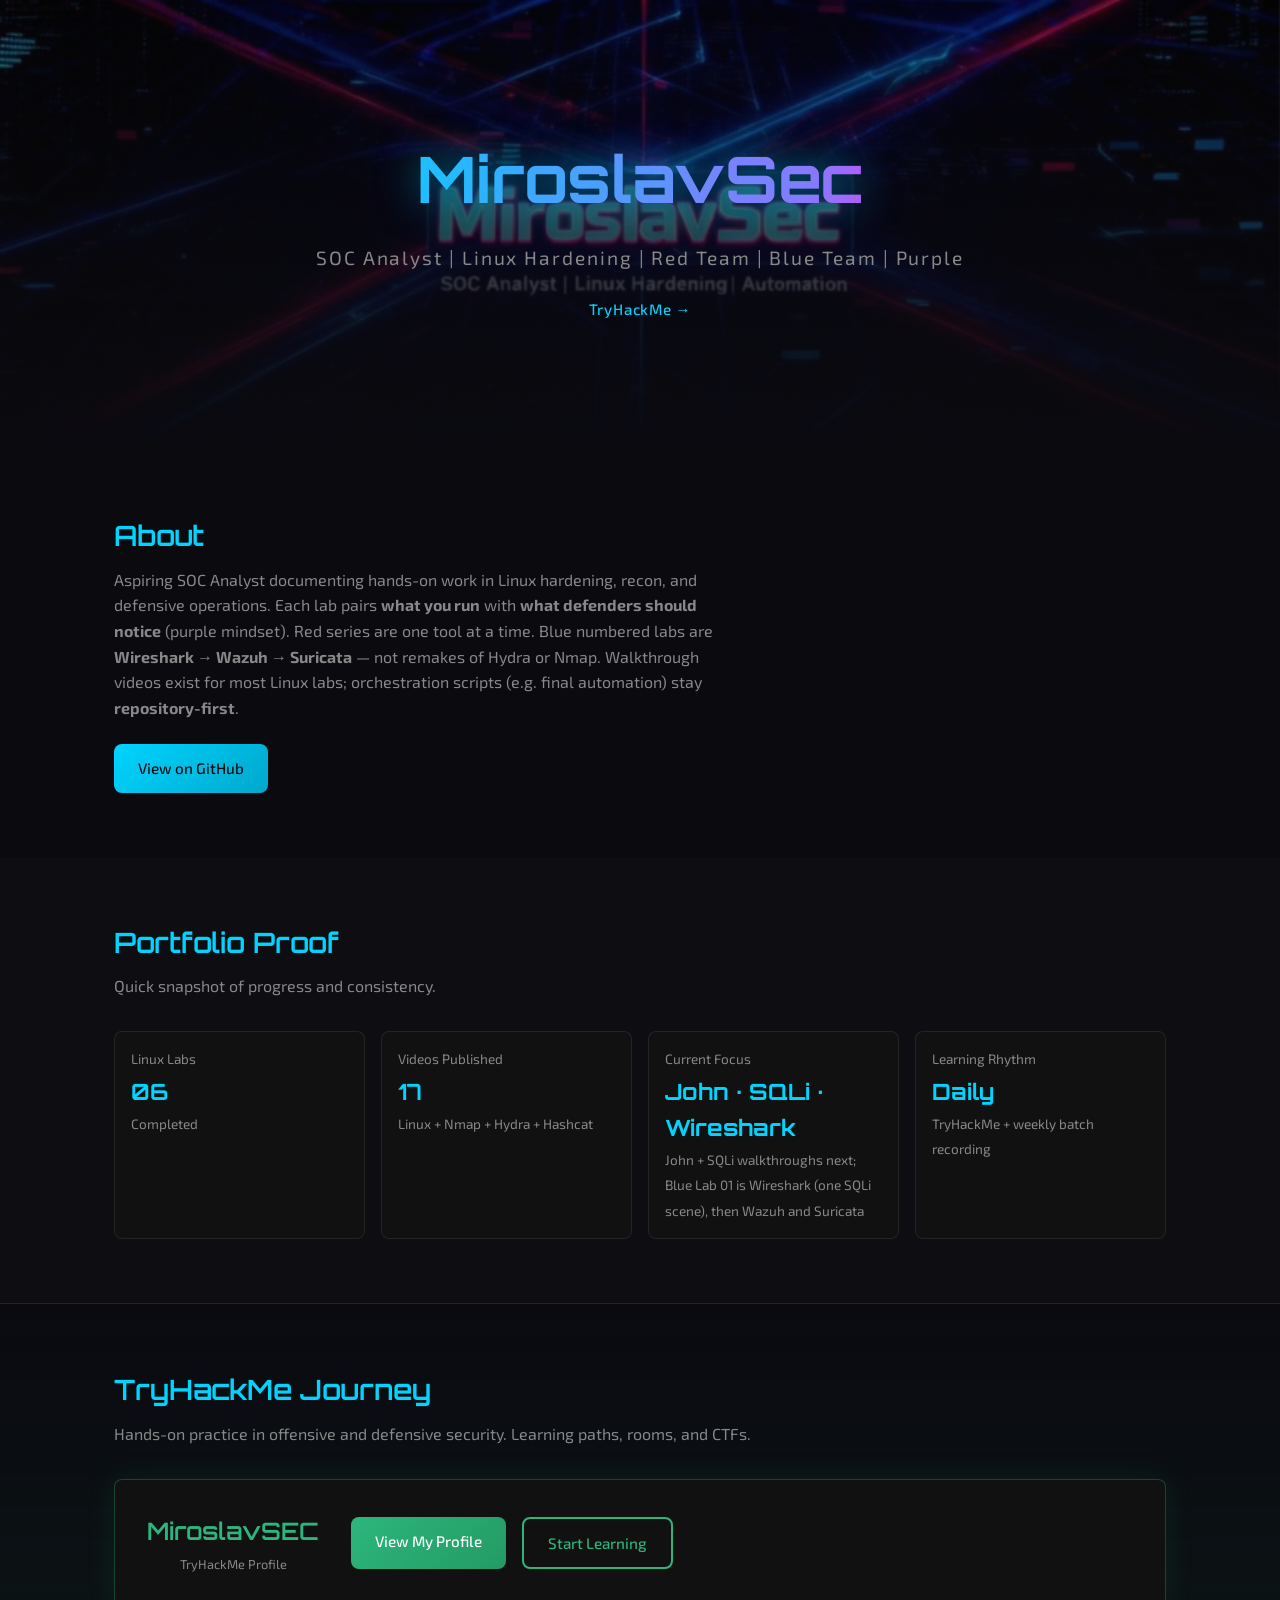
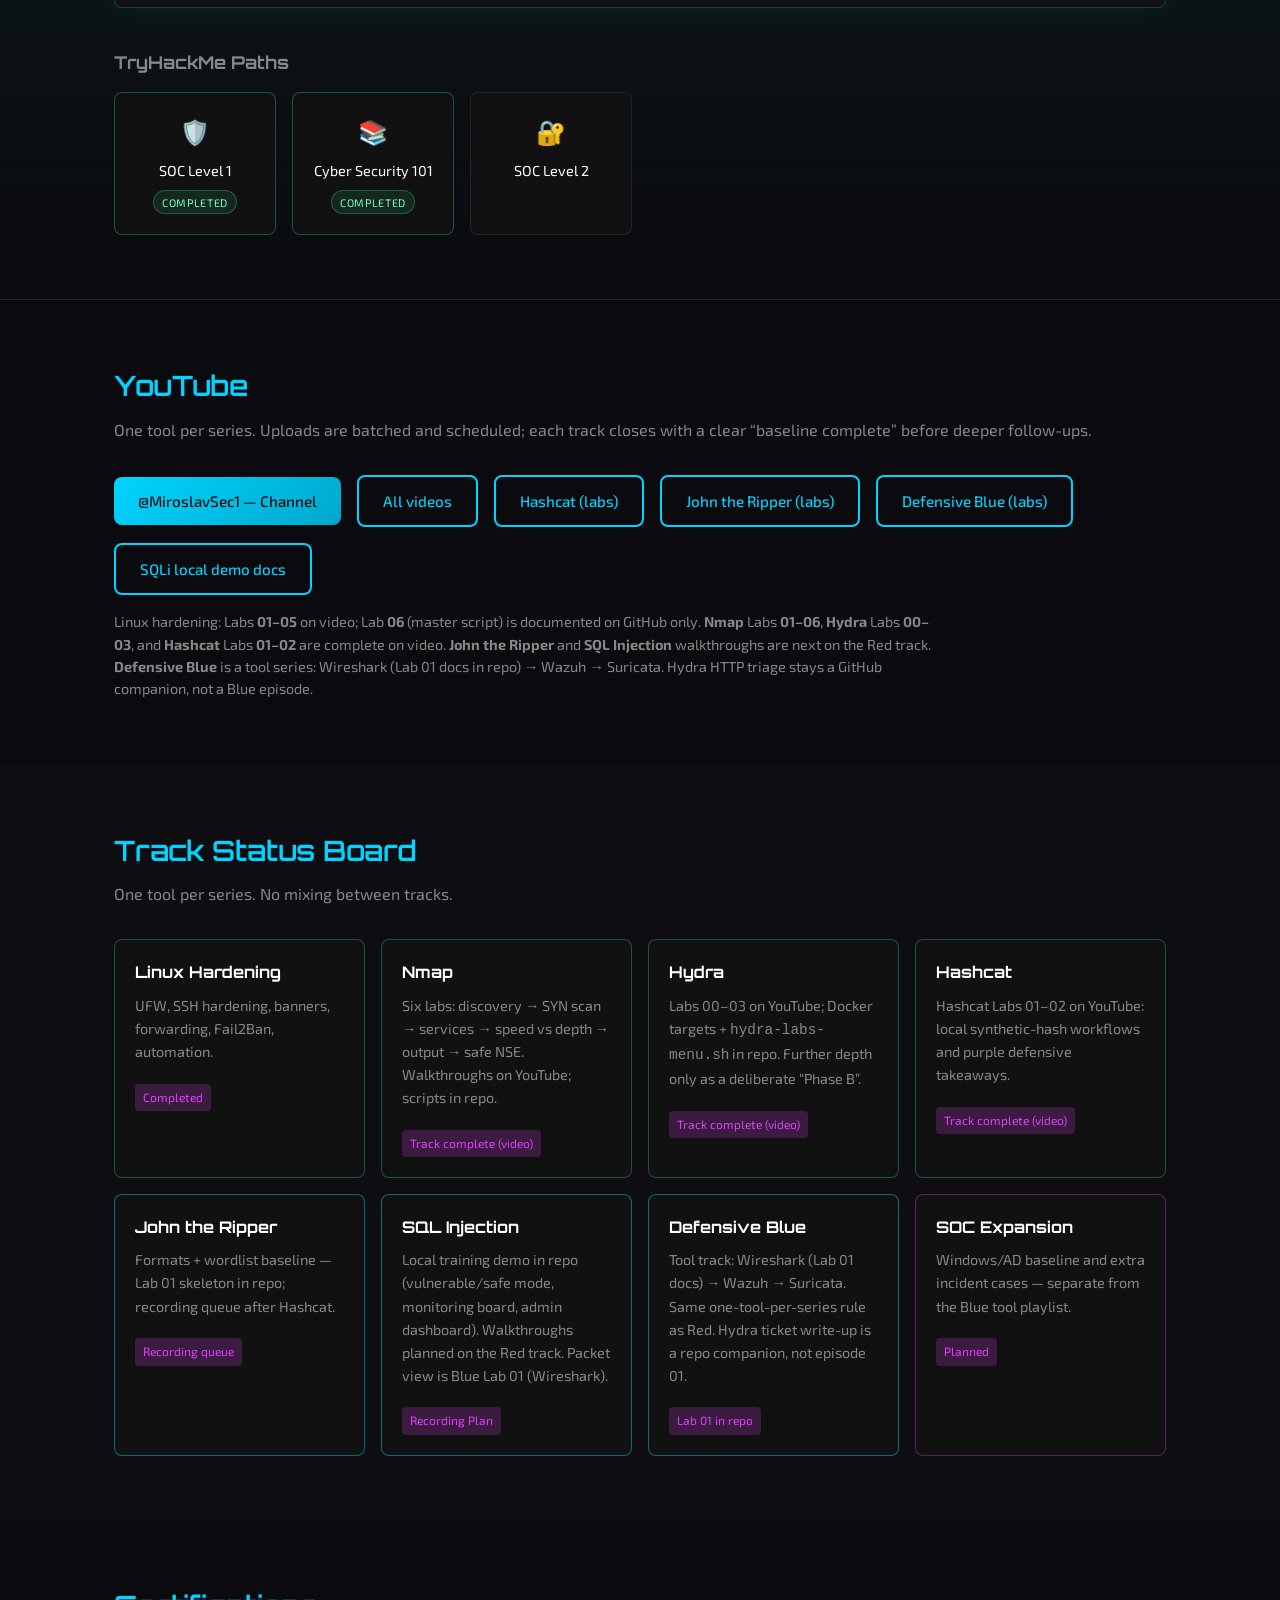
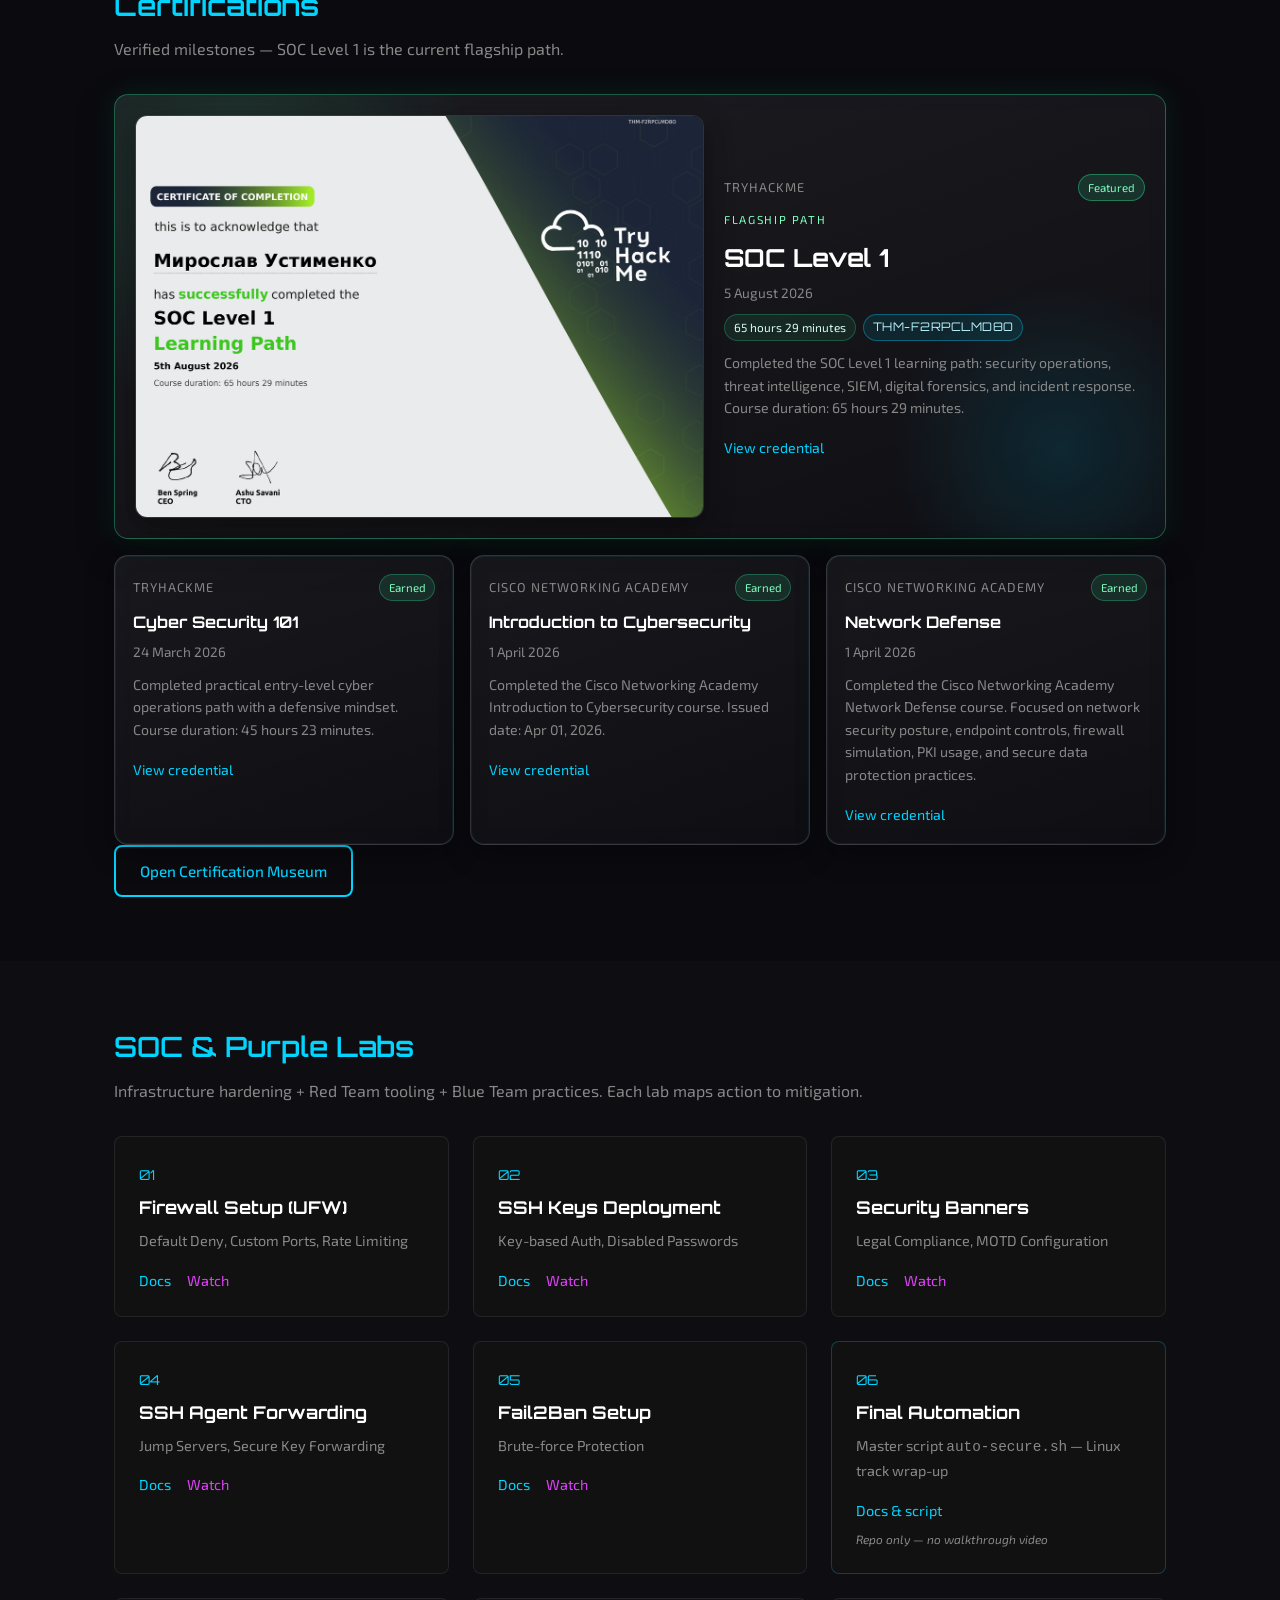
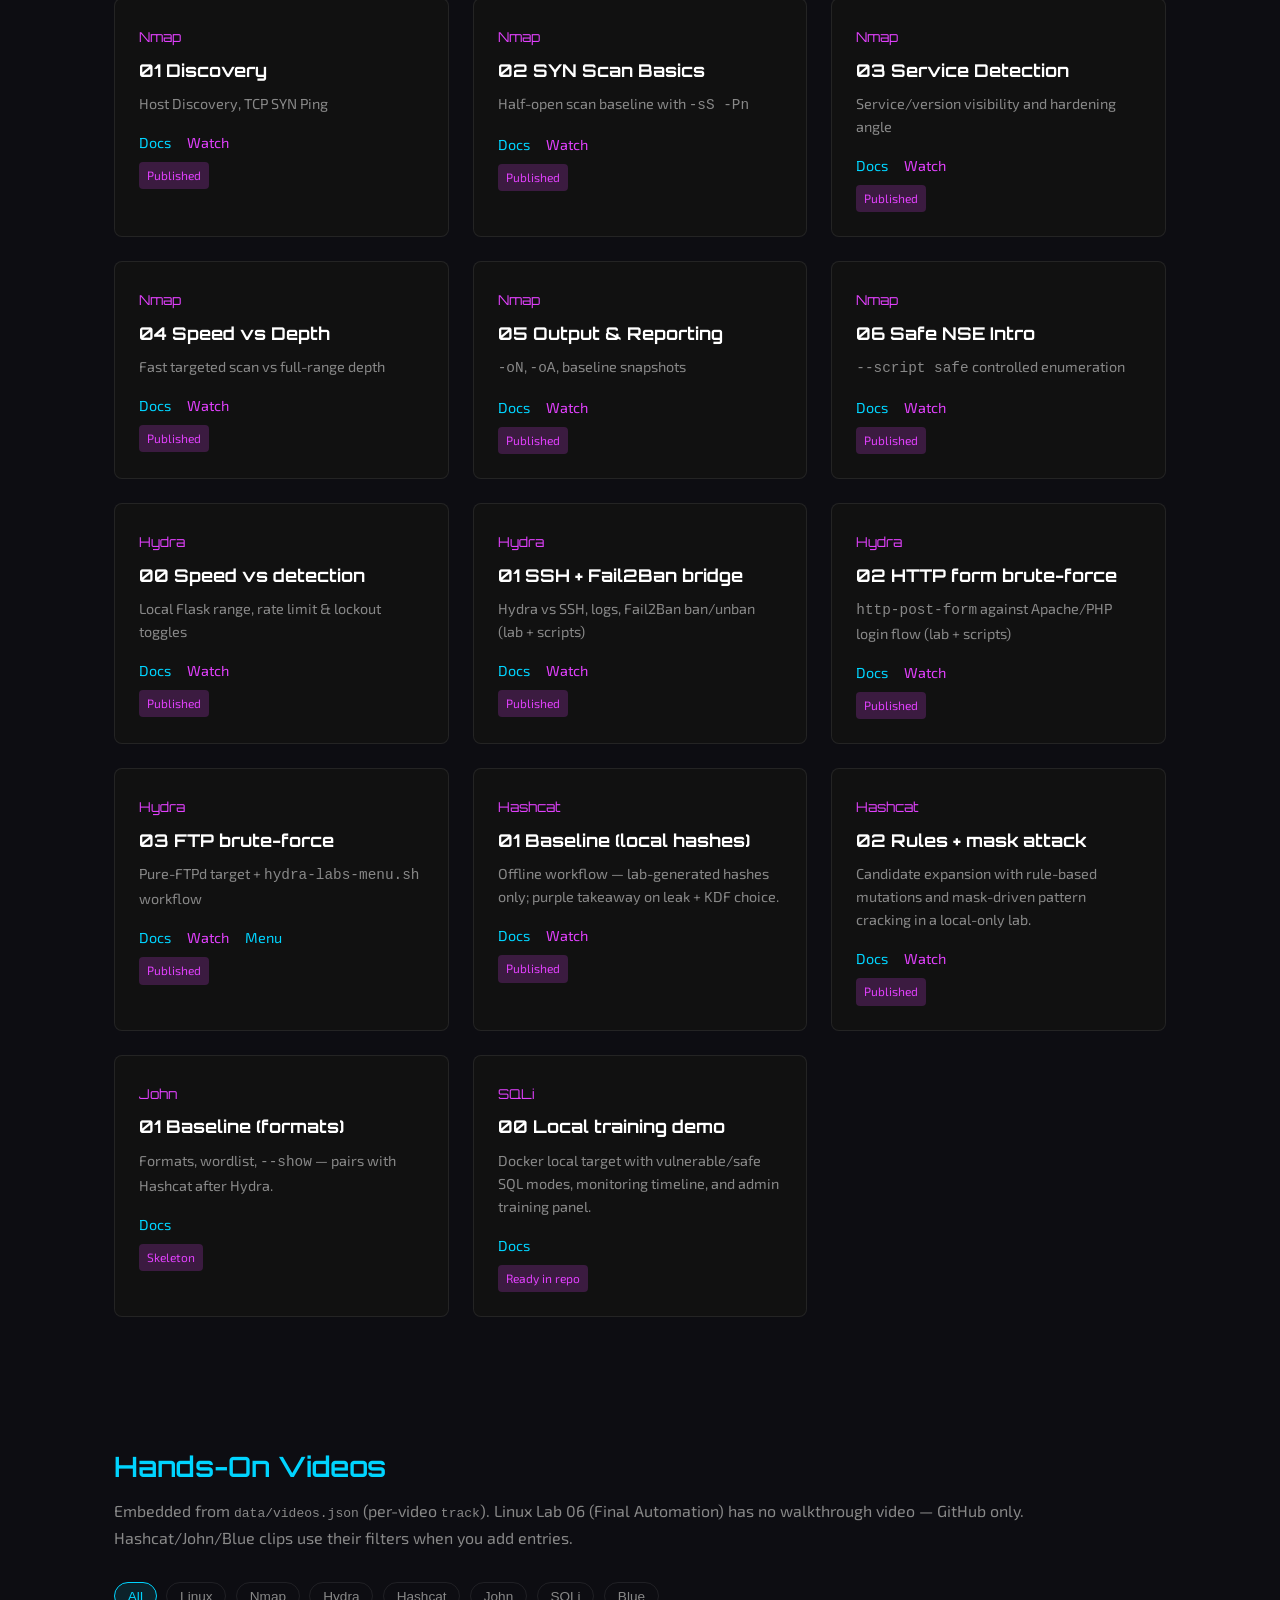
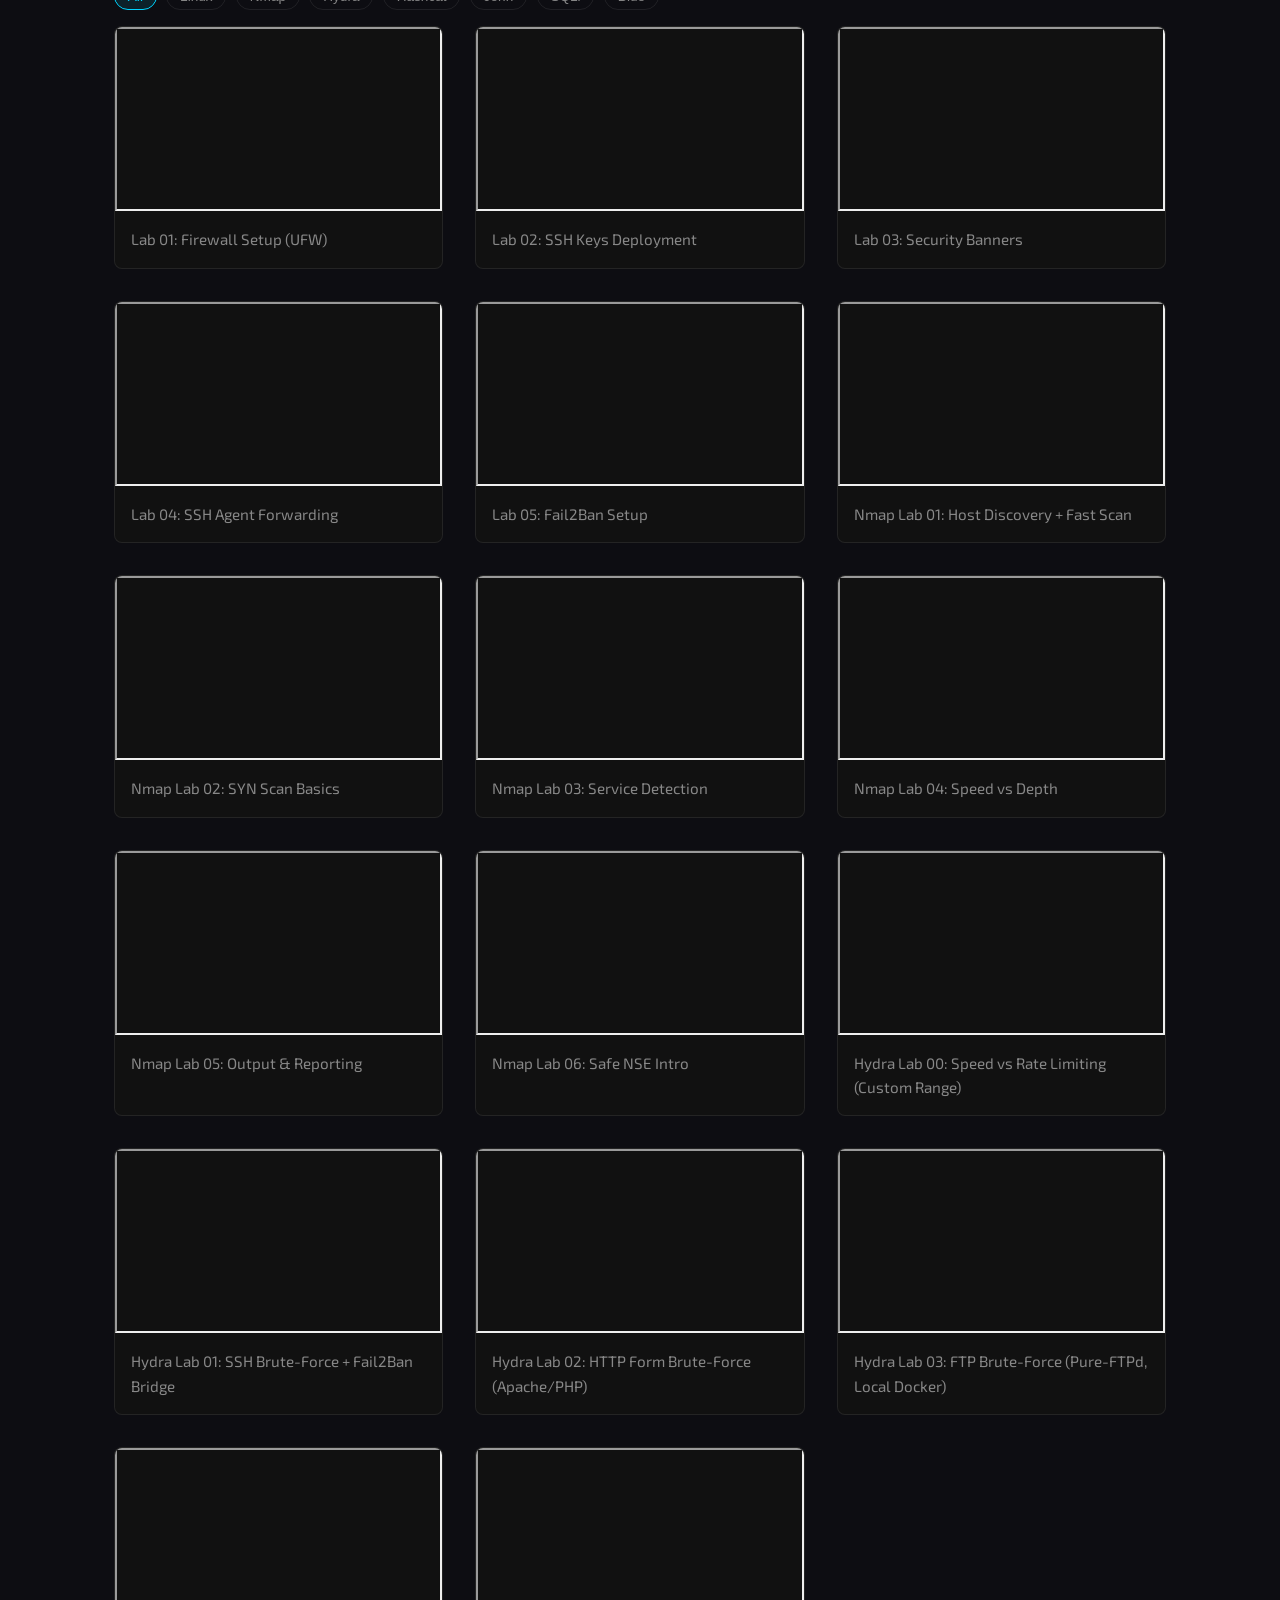
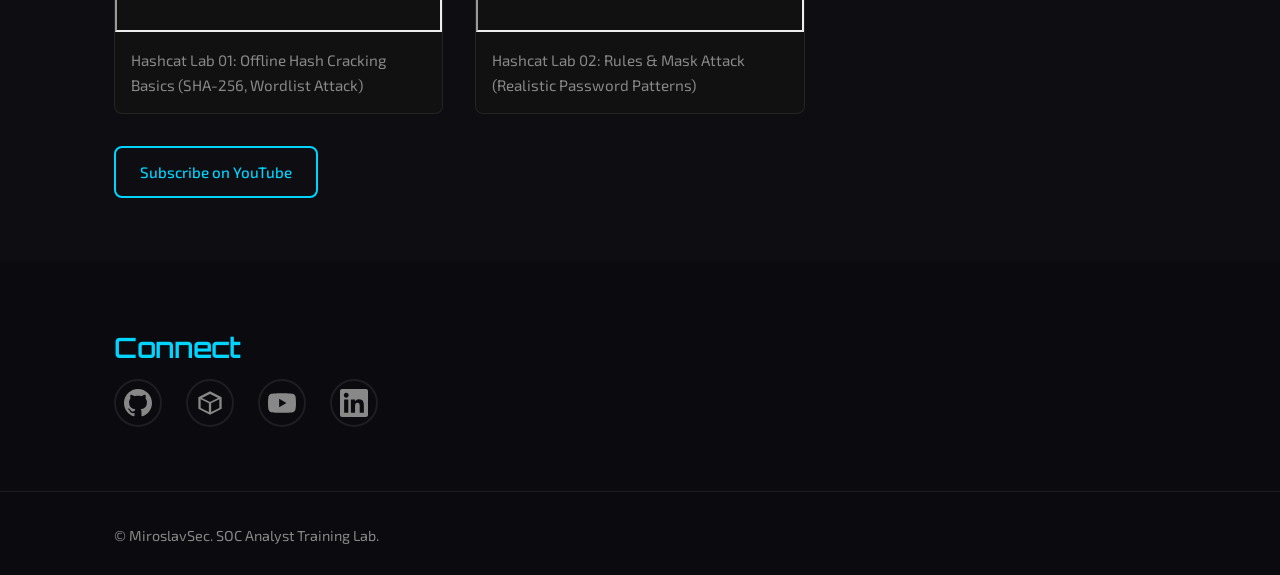
==== docs/index.html @ 94b05e32 "Publish SOC Analyst Training Lab portfolio. Labs, GitHub Pages site, and the Blue tool track on the " ====
<!DOCTYPE html>
<html lang="en">
<head>
    <meta charset="UTF-8">
    <meta name="viewport" content="width=device-width, initial-scale=1.0">
    <meta name="description" content="MiroslavSec — SOC / Purple portfolio: Linux hardening, Nmap, Hydra, hands-on labs, defensive-blue track, TryHackMe.">
    <meta name="author" content="MiroslavSec">
    <link rel="canonical" href="https://ui-west3.github.io/SOC-Analyst-Training-Lab/">
    <meta property="og:title" content="MiroslavSec | SOC Analyst Training Lab">
    <meta property="og:description" content="Linux, Nmap, Hydra walkthroughs; SQLi demo in repo; defensive-blue labs — purple-team documentation and scripts.">
    <meta property="og:type" content="website">
    <meta property="og:url" content="https://ui-west3.github.io/SOC-Analyst-Training-Lab/">
    <meta property="og:image" content="https://ui-west3.github.io/SOC-Analyst-Training-Lab/assets/banner.png">
    <meta name="twitter:card" content="summary_large_image">
    <title>MiroslavSec | SOC Analyst | Linux Hardening | Red + Blue + Purple</title>
    <link rel="preconnect" href="https://fonts.googleapis.com">
    <link rel="preconnect" href="https://fonts.gstatic.com" crossorigin>
    <link href="https://fonts.googleapis.com/css2?family=Orbitron:wght@400;600;700&family=Exo+2:wght@300;400;500&display=swap" rel="stylesheet">
    <link rel="stylesheet" href="styles.css">
</head>
<body>
    <header class="hero">
        <div class="hero-bg" style="background-image: url('assets/banner.png');"></div>
        <div class="hero-overlay"></div>
        <div class="hero-content">
            <h1 class="hero-title">MiroslavSec</h1>
            <p class="hero-tagline">SOC Analyst | Linux Hardening | Red Team | Blue Team | Purple</p>
            <a href="https://tryhackme.com/p/MiroslavSEC" class="hero-thm-link" target="_blank" rel="noopener noreferrer">TryHackMe →</a>
        </div>
    </header>

    <main>
        <section id="about" class="section">
            <div class="container">
                <h2 class="section-title">About</h2>
                <p class="about-text">
                    Aspiring SOC Analyst documenting hands-on work in Linux hardening, recon, and defensive operations.
                    Each lab pairs <strong>what you run</strong> with <strong>what defenders should notice</strong> (purple mindset).
                    Red series are one tool at a time. Blue numbered labs are <strong>Wireshark → Wazuh → Suricata</strong> — not remakes of Hydra or Nmap.
                    Walkthrough videos exist for most Linux labs; orchestration scripts (e.g. final automation) stay <strong>repository-first</strong>.
                </p>
                <a href="https://github.com/ui-west3/SOC-Analyst-Training-Lab" class="btn btn-primary" target="_blank" rel="noopener noreferrer">View on GitHub</a>
            </div>
        </section>

        <section id="proof" class="section section-alt">
            <div class="container">
                <h2 class="section-title">Portfolio Proof</h2>
                <p class="section-desc">Quick snapshot of progress and consistency.</p>
                <div class="proof-grid">
                    <article class="proof-card">
                        <span class="proof-label">Linux Labs</span>
                        <strong class="proof-value">06</strong>
                        <span class="proof-meta">Completed</span>
                    </article>
                    <article class="proof-card">
                        <span class="proof-label">Videos Published</span>
                        <strong class="proof-value" id="video-count">17</strong>
                        <span class="proof-meta">Linux + Nmap + Hydra + Hashcat</span>
                    </article>
                    <article class="proof-card">
                        <span class="proof-label">Current Focus</span>
                        <strong class="proof-value">John · SQLi · Wireshark</strong>
                        <span class="proof-meta">John + SQLi walkthroughs next; Blue Lab 01 is Wireshark (one SQLi scene), then Wazuh and Suricata</span>
                    </article>
                    <article class="proof-card">
                        <span class="proof-label">Learning Rhythm</span>
                        <strong class="proof-value">Daily</strong>
                        <span class="proof-meta">TryHackMe + weekly batch recording</span>
                    </article>
                </div>
            </div>
        </section>

        <section id="tryhackme" class="section tryhackme-section">
            <div class="container">
                <h2 class="section-title">TryHackMe Journey</h2>
                <p class="section-desc">Hands-on practice in offensive and defensive security. Learning paths, rooms, and CTFs.</p>
                <div class="thm-content">
                    <div class="thm-profile-card">
                        <div class="thm-badge-wrap">
                            <a href="https://tryhackme.com/p/MiroslavSEC" target="_blank" rel="noopener noreferrer" class="thm-profile-link">
                                <span class="thm-username">MiroslavSEC</span>
                                <span class="thm-label">TryHackMe Profile</span>
                            </a>
                        </div>
                        <div class="thm-actions">
                            <a href="https://tryhackme.com/p/MiroslavSEC" class="btn btn-thm" target="_blank" rel="noopener noreferrer">View My Profile</a>
                            <a href="https://tryhackme.com" class="btn btn-thm-outline" target="_blank" rel="noopener noreferrer">Start Learning</a>
                        </div>
                    </div>
                    <div class="thm-paths">
                        <h3 class="thm-paths-title">TryHackMe Paths</h3>
                        <div class="thm-paths-grid">
                            <a href="https://tryhackme.com/certificate/THM-F2RPCLMD8O" target="_blank" rel="noopener noreferrer" class="thm-path-card thm-path-done">
                                <span class="thm-path-icon">🛡️</span>
                                <span>SOC Level 1</span>
                                <span class="thm-path-badge">Completed</span>
                            </a>
                            <a href="https://tryhackme.com/path/outline/cybersecurity101" target="_blank" rel="noopener noreferrer" class="thm-path-card thm-path-done">
                                <span class="thm-path-icon">📚</span>
                                <span>Cyber Security 101</span>
                                <span class="thm-path-badge">Completed</span>
                            </a>
                            <a href="https://tryhackme.com/path/outline/soclevel2" target="_blank" rel="noopener noreferrer" class="thm-path-card">
                                <span class="thm-path-icon">🔐</span>
                                <span>SOC Level 2</span>
                            </a>
                        </div>
                    </div>
                </div>
            </div>
        </section>

        <section id="playlists" class="section">
            <div class="container">
                <h2 class="section-title">YouTube</h2>
                <p class="section-desc">One tool per series. Uploads are batched and scheduled; each track closes with a clear “baseline complete” before deeper follow-ups.</p>
                <div class="playlist-links">
                    <a href="https://www.youtube.com/@MiroslavSec1" class="btn btn-primary" target="_blank" rel="noopener noreferrer">@MiroslavSec1 — Channel</a>
                    <a href="https://www.youtube.com/@MiroslavSec1/videos" class="btn btn-secondary" target="_blank" rel="noopener noreferrer">All videos</a>
                    <a href="https://github.com/ui-west3/SOC-Analyst-Training-Lab/tree/main/labs/offensive-red/hashcat" class="btn btn-secondary" target="_blank" rel="noopener noreferrer">Hashcat (labs)</a>
                    <a href="https://github.com/ui-west3/SOC-Analyst-Training-Lab/tree/main/labs/offensive-red/john-the-ripper" class="btn btn-secondary" target="_blank" rel="noopener noreferrer">John the Ripper (labs)</a>
                    <a href="https://github.com/ui-west3/SOC-Analyst-Training-Lab/tree/main/labs/defensive-blue" class="btn btn-secondary" target="_blank" rel="noopener noreferrer">Defensive Blue (labs)</a>
                    <a href="https://github.com/ui-west3/SOC-Analyst-Training-Lab/tree/main/labs/offensive-red/sql-injection/00-local-demo" class="btn btn-secondary" target="_blank" rel="noopener noreferrer">SQLi local demo docs</a>
                </div>
                <p class="playlist-note">Linux hardening: Labs <strong>01–05</strong> on video; Lab <strong>06</strong> (master script) is documented on GitHub only. <strong>Nmap</strong> Labs <strong>01–06</strong>, <strong>Hydra</strong> Labs <strong>00–03</strong>, and <strong>Hashcat</strong> Labs <strong>01–02</strong> are complete on video. <strong>John the Ripper</strong> and <strong>SQL Injection</strong> walkthroughs are next on the Red track. <strong>Defensive Blue</strong> is a tool series: Wireshark (Lab 01 docs in repo) → Wazuh → Suricata. Hydra HTTP triage stays a GitHub companion, not a Blue episode.</p>
            </div>
        </section>

        <section id="tracks" class="section section-alt">
            <div class="container">
                <h2 class="section-title">Track Status Board</h2>
                <p class="section-desc">One tool per series. No mixing between tracks.</p>
                <div class="track-grid">
                    <article class="track-card done">
                        <h3>Linux Hardening</h3>
                        <p>UFW, SSH hardening, banners, forwarding, Fail2Ban, automation.</p>
                        <span class="badge">Completed</span>
                    </article>
                    <article class="track-card done">
                        <h3>Nmap</h3>
                        <p>Six labs: discovery → SYN scan → services → speed vs depth → output → safe NSE. Walkthroughs on YouTube; scripts in repo.</p>
                        <span class="badge">Track complete (video)</span>
                    </article>
                    <article class="track-card done">
                        <h3>Hydra</h3>
                        <p>Labs 00–03 on YouTube; Docker targets + <code>hydra-labs-menu.sh</code> in repo. Further depth only as a deliberate “Phase B”.</p>
                        <span class="badge">Track complete (video)</span>
                    </article>
                    <article class="track-card done">
                        <h3>Hashcat</h3>
                        <p>Hashcat Labs 01–02 on YouTube: local synthetic-hash workflows and purple defensive takeaways.</p>
                        <span class="badge">Track complete (video)</span>
                    </article>
                    <article class="track-card progress">
                        <h3>John the Ripper</h3>
                        <p>Formats + wordlist baseline — Lab 01 skeleton in repo; recording queue after Hashcat.</p>
                        <span class="badge">Recording queue</span>
                    </article>
                    <article class="track-card progress">
                        <h3>SQL Injection</h3>
                        <p>Local training demo in repo (vulnerable/safe mode, monitoring board, admin dashboard). Walkthroughs planned on the Red track. Packet view is Blue Lab 01 (Wireshark).</p>
                        <span class="badge">Recording Plan</span>
                    </article>
                    <article class="track-card progress">
                        <h3>Defensive Blue</h3>
                        <p>Tool track: Wireshark (Lab 01 docs) → Wazuh → Suricata. Same one-tool-per-series rule as Red. Hydra ticket write-up is a repo companion, not episode 01.</p>
                        <span class="badge">Lab 01 in repo</span>
                    </article>
                    <article class="track-card planned">
                        <h3>SOC Expansion</h3>
                        <p>Windows/AD baseline and extra incident cases — separate from the Blue tool playlist.</p>
                        <span class="badge">Planned</span>
                    </article>
                </div>
            </div>
        </section>

        <section id="certifications" class="section">
            <div class="container">
                <h2 class="section-title">Certifications</h2>
                <p class="section-desc">Verified milestones — SOC Level 1 is the current flagship path.</p>
                <div class="cert-grid" id="cert-grid"></div>
                <a href="certifications.html" class="btn btn-secondary">Open Certification Museum</a>
            </div>
        </section>

        <section id="labs" class="section section-alt">
            <div class="container">
                <h2 class="section-title">SOC & Purple Labs</h2>
                <p class="section-desc">Infrastructure hardening + Red Team tooling + Blue Team practices. Each lab maps action to mitigation.</p>
                <div class="lab-grid">
                    <article class="lab-card">
                        <span class="lab-number">01</span>
                        <h3>Firewall Setup (UFW)</h3>
                        <p>Default Deny, Custom Ports, Rate Limiting</p>
                        <div class="lab-links">
                            <a href="https://github.com/ui-west3/SOC-Analyst-Training-Lab/tree/main/Linux-Hardening/Lab01-UFW" class="link-doc" target="_blank" rel="noopener noreferrer">Docs</a>
                            <a href="https://youtu.be/zgGrlMZAEcM" target="_blank" rel="noopener noreferrer" class="link-video">Watch</a>
                        </div>
                    </article>
                    <article class="lab-card">
                        <span class="lab-number">02</span>
                        <h3>SSH Keys Deployment</h3>
                        <p>Key-based Auth, Disabled Passwords</p>
                        <div class="lab-links">
                            <a href="https://github.com/ui-west3/SOC-Analyst-Training-Lab/tree/main/Linux-Hardening/Lab02-SSH-Hardening" class="link-doc" target="_blank" rel="noopener noreferrer">Docs</a>
                            <a href="https://youtu.be/ULZVP8h6Uvc" target="_blank" rel="noopener noreferrer" class="link-video">Watch</a>
                        </div>
                    </article>
                    <article class="lab-card">
                        <span class="lab-number">03</span>
                        <h3>Security Banners</h3>
                        <p>Legal Compliance, MOTD Configuration</p>
                        <div class="lab-links">
                            <a href="https://github.com/ui-west3/SOC-Analyst-Training-Lab/tree/main/Linux-Hardening/Lab03-SSH-Banners" class="link-doc" target="_blank" rel="noopener noreferrer">Docs</a>
                            <a href="https://youtu.be/ILBxHbIw74Y" target="_blank" rel="noopener noreferrer" class="link-video">Watch</a>
                        </div>
                    </article>
                    <article class="lab-card">
                        <span class="lab-number">04</span>
                        <h3>SSH Agent Forwarding</h3>
                        <p>Jump Servers, Secure Key Forwarding</p>
                        <div class="lab-links">
                            <a href="https://github.com/ui-west3/SOC-Analyst-Training-Lab/tree/main/Linux-Hardening/Lab04-SSH-Agent-Forwarding" class="link-doc" target="_blank" rel="noopener noreferrer">Docs</a>
                            <a href="https://youtu.be/NOCivaFgoXc" target="_blank" rel="noopener noreferrer" class="link-video">Watch</a>
                        </div>
                    </article>
                    <article class="lab-card">
                        <span class="lab-number">05</span>
                        <h3>Fail2Ban Setup</h3>
                        <p>Brute-force Protection</p>
                        <div class="lab-links">
                            <a href="https://github.com/ui-west3/SOC-Analyst-Training-Lab/tree/main/Linux-Hardening/Lab05-Fail2Ban" class="link-doc" target="_blank" rel="noopener noreferrer">Docs</a>
                            <a href="https://youtu.be/KGf3O-4LXkQ?si=MVaqIkHsp7_x4Et6" target="_blank" rel="noopener noreferrer" class="link-video">Watch</a>
                        </div>
                    </article>
                    <article class="lab-card lab-repo-only">
                        <span class="lab-number">06</span>
                        <h3>Final Automation</h3>
                        <p>Master script <code>auto-secure.sh</code> — Linux track wrap-up</p>
                        <div class="lab-links">
                            <a href="https://github.com/ui-west3/SOC-Analyst-Training-Lab/tree/main/Linux-Hardening/Lab06-Final-Automation" class="link-doc" target="_blank" rel="noopener noreferrer">Docs &amp; script</a>
                        </div>
                        <span class="lab-note">Repo only — no walkthrough video</span>
                    </article>
                    <article class="lab-card lab-pentest">
                        <span class="lab-number">Nmap</span>
                        <h3>01 Discovery</h3>
                        <p>Host Discovery, TCP SYN Ping</p>
                        <div class="lab-links">
                            <a href="https://github.com/ui-west3/SOC-Analyst-Training-Lab/tree/main/labs/offensive-red/nmap/01-discovery" class="link-doc" target="_blank" rel="noopener noreferrer">Docs</a>
                            <a href="https://youtu.be/abxydAApkko" target="_blank" rel="noopener noreferrer" class="link-video">Watch</a>
                        </div>
                        <span class="badge">Published</span>
                    </article>
                    <article class="lab-card lab-pentest">
                        <span class="lab-number">Nmap</span>
                        <h3>02 SYN Scan Basics</h3>
                        <p>Half-open scan baseline with <code>-sS -Pn</code></p>
                        <div class="lab-links">
                            <a href="https://github.com/ui-west3/SOC-Analyst-Training-Lab/tree/main/labs/offensive-red/nmap/02-syn-scan" class="link-doc" target="_blank" rel="noopener noreferrer">Docs</a>
                            <a href="https://youtu.be/vPJW-t86lgc" target="_blank" rel="noopener noreferrer" class="link-video">Watch</a>
                        </div>
                        <span class="badge">Published</span>
                    </article>
                    <article class="lab-card lab-pentest">
                        <span class="lab-number">Nmap</span>
                        <h3>03 Service Detection</h3>
                        <p>Service/version visibility and hardening angle</p>
                        <div class="lab-links">
                            <a href="https://github.com/ui-west3/SOC-Analyst-Training-Lab/tree/main/labs/offensive-red/nmap/03-service-detection" class="link-doc" target="_blank" rel="noopener noreferrer">Docs</a>
                            <a href="https://youtu.be/vn8LKGCSVQk" target="_blank" rel="noopener noreferrer" class="link-video">Watch</a>
                        </div>
                        <span class="badge">Published</span>
                    </article>
                    <article class="lab-card lab-pentest">
                        <span class="lab-number">Nmap</span>
                        <h3>04 Speed vs Depth</h3>
                        <p>Fast targeted scan vs full-range depth</p>
                        <div class="lab-links">
                            <a href="https://github.com/ui-west3/SOC-Analyst-Training-Lab/tree/main/labs/offensive-red/nmap/04-speed-vs-depth" class="link-doc" target="_blank" rel="noopener noreferrer">Docs</a>
                            <a href="https://youtu.be/uDrDLcGPx1A" target="_blank" rel="noopener noreferrer" class="link-video">Watch</a>
                        </div>
                        <span class="badge">Published</span>
                    </article>
                    <article class="lab-card lab-pentest">
                        <span class="lab-number">Nmap</span>
                        <h3>05 Output &amp; Reporting</h3>
                        <p><code>-oN</code>, <code>-oA</code>, baseline snapshots</p>
                        <div class="lab-links">
                            <a href="https://github.com/ui-west3/SOC-Analyst-Training-Lab/tree/main/labs/offensive-red/nmap/05-output-reporting" class="link-doc" target="_blank" rel="noopener noreferrer">Docs</a>
                            <a href="https://youtu.be/Jk_YhxfHPCw" target="_blank" rel="noopener noreferrer" class="link-video">Watch</a>
                        </div>
                        <span class="badge">Published</span>
                    </article>
                    <article class="lab-card lab-pentest">
                        <span class="lab-number">Nmap</span>
                        <h3>06 Safe NSE Intro</h3>
                        <p><code>--script safe</code> controlled enumeration</p>
                        <div class="lab-links">
                            <a href="https://github.com/ui-west3/SOC-Analyst-Training-Lab/tree/main/labs/offensive-red/nmap/06-safe-nse" class="link-doc" target="_blank" rel="noopener noreferrer">Docs</a>
                            <a href="https://youtu.be/wZI1miGav1w?si=kNtczLp2BnUpQLrL" target="_blank" rel="noopener noreferrer" class="link-video">Watch</a>
                        </div>
                        <span class="badge">Published</span>
                    </article>
                    <article class="lab-card lab-pentest">
                        <span class="lab-number">Hydra</span>
                        <h3>00 Speed vs detection</h3>
                        <p>Local Flask range, rate limit &amp; lockout toggles</p>
                        <div class="lab-links">
                            <a href="https://github.com/ui-west3/SOC-Analyst-Training-Lab/tree/main/labs/offensive-red/hydra/00-speed-vs-detection" class="link-doc" target="_blank" rel="noopener noreferrer">Docs</a>
                            <a href="https://youtu.be/H16hmZXzrYA" target="_blank" rel="noopener noreferrer" class="link-video">Watch</a>
                        </div>
                        <span class="badge">Published</span>
                    </article>
                    <article class="lab-card lab-pentest">
                        <span class="lab-number">Hydra</span>
                        <h3>01 SSH + Fail2Ban bridge</h3>
                        <p>Hydra vs SSH, logs, Fail2Ban ban/unban (lab + scripts)</p>
                        <div class="lab-links">
                            <a href="https://github.com/ui-west3/SOC-Analyst-Training-Lab/tree/main/labs/offensive-red/hydra/01-ssh" class="link-doc" target="_blank" rel="noopener noreferrer">Docs</a>
                            <a href="https://youtu.be/-rTCzClzzZQ" target="_blank" rel="noopener noreferrer" class="link-video">Watch</a>
                        </div>
                        <span class="badge">Published</span>
                    </article>
                    <article class="lab-card lab-pentest">
                        <span class="lab-number">Hydra</span>
                        <h3>02 HTTP form brute-force</h3>
                        <p><code>http-post-form</code> against Apache/PHP login flow (lab + scripts)</p>
                        <div class="lab-links">
                            <a href="https://github.com/ui-west3/SOC-Analyst-Training-Lab/tree/main/labs/offensive-red/hydra/02-http-form" class="link-doc" target="_blank" rel="noopener noreferrer">Docs</a>
                            <a href="https://youtu.be/v7YRHpcEzHg" target="_blank" rel="noopener noreferrer" class="link-video">Watch</a>
                        </div>
                        <span class="badge">Published</span>
                    </article>
                    <article class="lab-card lab-pentest">
                        <span class="lab-number">Hydra</span>
                        <h3>03 FTP brute-force</h3>
                        <p>Pure-FTPd target + <code>hydra-labs-menu.sh</code> workflow</p>
                        <div class="lab-links">
                            <a href="https://github.com/ui-west3/SOC-Analyst-Training-Lab/tree/main/labs/offensive-red/hydra/03-ftp" class="link-doc" target="_blank" rel="noopener noreferrer">Docs</a>
                            <a href="https://youtu.be/UAhLfay0G-w" target="_blank" rel="noopener noreferrer" class="link-video">Watch</a>
                            <a href="https://github.com/ui-west3/SOC-Analyst-Training-Lab/tree/main/labs/offensive-red/hydra/scripts" class="link-doc" target="_blank" rel="noopener noreferrer">Menu</a>
                        </div>
                        <span class="badge">Published</span>
                    </article>
                    <article class="lab-card lab-pentest">
                        <span class="lab-number">Hashcat</span>
                        <h3>01 Baseline (local hashes)</h3>
                        <p>Offline workflow — lab-generated hashes only; purple takeaway on leak + KDF choice.</p>
                        <div class="lab-links">
                            <a href="https://github.com/ui-west3/SOC-Analyst-Training-Lab/tree/main/labs/offensive-red/hashcat/01-baseline-local-hashes" class="link-doc" target="_blank" rel="noopener noreferrer">Docs</a>
                            <a href="https://youtu.be/uwtM6-ZVCSg" target="_blank" rel="noopener noreferrer" class="link-video">Watch</a>
                        </div>
                        <span class="badge">Published</span>
                    </article>
                    <article class="lab-card lab-pentest">
                        <span class="lab-number">Hashcat</span>
                        <h3>02 Rules + mask attack</h3>
                        <p>Candidate expansion with rule-based mutations and mask-driven pattern cracking in a local-only lab.</p>
                        <div class="lab-links">
                            <a href="https://github.com/ui-west3/SOC-Analyst-Training-Lab/tree/main/labs/offensive-red/hashcat/02-rules-and-mask" class="link-doc" target="_blank" rel="noopener noreferrer">Docs</a>
                            <a href="https://youtu.be/CZ6vZzXUn9k" target="_blank" rel="noopener noreferrer" class="link-video">Watch</a>
                        </div>
                        <span class="badge">Published</span>
                    </article>
                    <article class="lab-card lab-pentest">
                        <span class="lab-number">John</span>
                        <h3>01 Baseline (formats)</h3>
                        <p>Formats, wordlist, <code>--show</code> — pairs with Hashcat after Hydra.</p>
                        <div class="lab-links">
                            <a href="https://github.com/ui-west3/SOC-Analyst-Training-Lab/tree/main/labs/offensive-red/john-the-ripper/01-baseline-formats" class="link-doc" target="_blank" rel="noopener noreferrer">Docs</a>
                        </div>
                        <span class="badge">Skeleton</span>
                    </article>
                    <article class="lab-card lab-pentest">
                        <span class="lab-number">SQLi</span>
                        <h3>00 Local training demo</h3>
                        <p>Docker local target with vulnerable/safe SQL modes, monitoring timeline, and admin training panel.</p>
                        <div class="lab-links">
                            <a href="https://github.com/ui-west3/SOC-Analyst-Training-Lab/tree/main/labs/offensive-red/sql-injection/00-local-demo" class="link-doc" target="_blank" rel="noopener noreferrer">Docs</a>
                        </div>
                        <span class="badge">Ready in repo</span>
                    </article>
                </div>
            </div>
        </section>

        <section id="videos" class="section section-alt">
            <div class="container">
                <h2 class="section-title">Hands-On Videos</h2>
                <p class="section-desc">Embedded from <code>data/videos.json</code> (per-video <code>track</code>). Linux Lab 06 (Final Automation) has no walkthrough video — GitHub only. Hashcat/John/Blue clips use their filters when you add entries.</p>
                <div class="video-filters" id="video-filters">
                    <button class="video-filter active" type="button" data-track="all">All</button>
                    <button class="video-filter" type="button" data-track="linux">Linux</button>
                    <button class="video-filter" type="button" data-track="nmap">Nmap</button>
                    <button class="video-filter" type="button" data-track="hydra">Hydra</button>
                    <button class="video-filter" type="button" data-track="hashcat">Hashcat</button>
                    <button class="video-filter" type="button" data-track="john">John</button>
                    <button class="video-filter" type="button" data-track="sqli">SQLi</button>
                    <button class="video-filter" type="button" data-track="blue">Blue</button>
                </div>
                <div class="video-grid" id="video-grid"></div>
                <a href="https://www.youtube.com/@MiroslavSec1" class="btn btn-secondary" target="_blank" rel="noopener noreferrer">Subscribe on YouTube</a>
            </div>
        </section>

        <section id="connect" class="section">
            <div class="container">
                <h2 class="section-title">Connect</h2>
                <div class="connect-links">
                    <a href="https://github.com/ui-west3/SOC-Analyst-Training-Lab" target="_blank" rel="noopener noreferrer" class="connect-link" aria-label="GitHub">
                        <svg xmlns="http://www.w3.org/2000/svg" width="28" height="28" viewBox="0 0 24 24" fill="currentColor"><path d="M12 0c-6.626 0-12 5.373-12 12 0 5.302 3.438 9.8 8.207 11.387.599.111.793-.261.793-.577v-2.234c-3.338.726-4.033-1.416-4.033-1.416-.546-1.387-1.333-1.756-1.333-1.756-1.089-.745.083-.729.083-.729 1.205.084 1.839 1.237 1.839 1.237 1.07 1.834 2.807 1.304 3.492.997.107-.775.418-1.305.762-1.604-2.665-.305-5.467-1.334-5.467-5.931 0-1.311.469-2.381 1.236-3.221-.124-.303-.535-1.524.117-3.176 0 0 1.008-.322 3.301 1.23.957-.266 1.983-.399 3.003-.404 1.02.005 2.047.138 3.006.404 2.291-1.552 3.297-1.23 3.297-1.23.653 1.653.242 2.874.118 3.176.77.84 1.235 1.911 1.235 3.221 0 4.609-2.807 5.624-5.479 5.921.43.372.823 1.102.823 2.222v3.293c0 .319.192.694.801.576 4.765-1.589 8.199-6.086 8.199-11.386 0-6.627-5.373-12-12-12z"/></svg>
                    </a>
                    <a href="https://tryhackme.com/p/MiroslavSEC" target="_blank" rel="noopener noreferrer" class="connect-link" aria-label="TryHackMe">
                        <svg xmlns="http://www.w3.org/2000/svg" width="28" height="28" viewBox="0 0 24 24" fill="currentColor"><path d="M12 2L2 7v10l10 5 10-5V7L12 2zm0 2.18l6.9 3.45L12 11.09 5.1 7.63 12 4.18zM4 8.82l7 3.5v7.36l-7-3.5V8.82zm9 10.86v-7.36l7-3.5v7.36l-7 3.5z"/></svg>
                    </a>
                    <a href="https://www.youtube.com/@MiroslavSec1" target="_blank" rel="noopener noreferrer" class="connect-link" aria-label="YouTube">
                        <svg xmlns="http://www.w3.org/2000/svg" width="28" height="28" viewBox="0 0 24 24" fill="currentColor"><path d="M23.498 6.186a3.016 3.016 0 0 0-2.122-2.136C19.505 3.545 12 3.545 12 3.545s-7.505 0-9.377.505A3.017 3.017 0 0 0 .502 6.186C0 8.07 0 12 0 12s0 3.93.502 5.814a3.016 3.016 0 0 0 2.122 2.136c1.871.505 9.376.505 9.376.505s7.505 0 9.377-.505a3.015 3.015 0 0 0 2.122-2.136C24 15.93 24 12 24 12s0-3.93-.502-5.814zM9.545 15.568V8.432L15.818 12l-6.273 3.568z"/></svg>
                    </a>
                    <a href="https://www.linkedin.com/in/miroslav-u-7152233b5/" target="_blank" rel="noopener noreferrer" class="connect-link" aria-label="LinkedIn">
                        <svg xmlns="http://www.w3.org/2000/svg" width="28" height="28" viewBox="0 0 24 24" fill="currentColor"><path d="M20.447 20.452h-3.554v-5.569c0-1.328-.027-3.037-1.852-3.037-1.853 0-2.136 1.445-2.136 2.939v5.667H9.351V9h3.414v1.561h.046c.477-.9 1.637-1.85 3.37-1.85 3.601 0 4.267 2.37 4.267 5.455v6.286zM5.337 7.433c-1.144 0-2.063-.926-2.063-2.065 0-1.138.92-2.063 2.063-2.063 1.14 0 2.064.925 2.064 2.063 0 1.139-.925 2.065-2.064 2.065zm1.782 13.019H3.555V9h3.564v11.452zM22.225 0H1.771C.792 0 0 .774 0 1.729v20.542C0 23.227.792 24 1.771 24h20.451C23.2 24 24 23.227 24 22.271V1.729C24 .774 23.2 0 22.222 0h.003z"/></svg>
                    </a>
                </div>
            </div>
        </section>
    </main>

    <footer class="footer">
        <div class="container">
            <p>&copy; MiroslavSec. SOC Analyst Training Lab.</p>
        </div>
    </footer>

    <script src="script.js"></script>
</body>
</html>
---- docs/styles.css ----
/* Design system - banner aesthetic */
:root {
    --bg-dark: #0a0a0f;
    --bg-card: #111;
    --bg-alt: #0d0d12;
    --cyan: #00d4ff;
    --cyan-dim: rgba(0, 212, 255, 0.6);
    --magenta: #e040fb;
    --magenta-dim: rgba(224, 64, 251, 0.5);
    --text: #ffffff;
    --text-muted: #888;
    --border: rgba(255, 255, 255, 0.08);
    --glow-cyan: 0 0 20px rgba(0, 212, 255, 0.3);
    --glow-magenta: 0 0 20px rgba(224, 64, 251, 0.2);
    --font-heading: 'Orbitron', sans-serif;
    --font-body: 'Exo 2', sans-serif;
    --radius: 8px;
    --transition: 0.25s ease;
}

*,
*::before,
*::after {
    box-sizing: border-box;
}

html {
    scroll-behavior: smooth;
}

body {
    margin: 0;
    font-family: var(--font-body);
    background: var(--bg-dark);
    color: var(--text);
    line-height: 1.6;
    -webkit-font-smoothing: antialiased;
}

/* Hero */
.hero {
    position: relative;
    min-height: 50vh;
    display: flex;
    align-items: center;
    justify-content: center;
    overflow: hidden;
}

.hero-bg {
    position: absolute;
    inset: 0;
    background-size: cover;
    background-position: center;
    background-repeat: no-repeat;
}

.hero-overlay {
    position: absolute;
    inset: 0;
    background: linear-gradient(
        to bottom,
        rgba(10, 10, 15, 0.3) 0%,
        rgba(10, 10, 15, 0.7) 50%,
        var(--bg-dark) 100%
    );
}

.hero-content {
    position: relative;
    z-index: 1;
    text-align: center;
    padding: 2rem;
}

.hero-title {
    font-family: var(--font-heading);
    font-size: clamp(2rem, 6vw, 4rem);
    font-weight: 700;
    margin: 0;
    background: linear-gradient(90deg, var(--cyan), var(--magenta));
    -webkit-background-clip: text;
    -webkit-text-fill-color: transparent;
    background-clip: text;
    text-shadow: 0 0 40px var(--cyan-dim);
}

.hero-tagline {
    font-size: clamp(0.9rem, 2.5vw, 1.2rem);
    color: var(--text-muted);
    margin: 0.75rem 0 0;
    letter-spacing: 0.1em;
}

/* Container */
.container {
    max-width: 1100px;
    margin: 0 auto;
    padding: 0 1.5rem;
}

/* Sections */
.section {
    padding: 4rem 0;
}

.section-alt {
    background: var(--bg-alt);
}

.section-title {
    font-family: var(--font-heading);
    font-size: 1.75rem;
    font-weight: 600;
    margin: 0 0 0.5rem;
    color: var(--cyan);
}

.section-desc {
    color: var(--text-muted);
    margin: 0 0 2rem;
}

/* Proof grid */
.proof-grid {
    display: grid;
    grid-template-columns: repeat(auto-fill, minmax(220px, 1fr));
    gap: 1rem;
}

.proof-card {
    background: var(--bg-card);
    border: 1px solid var(--border);
    border-radius: var(--radius);
    padding: 1rem;
}

.proof-label {
    display: block;
    color: var(--text-muted);
    font-size: 0.85rem;
}

.proof-value {
    display: block;
    font-family: var(--font-heading);
    color: var(--cyan);
    font-size: 1.4rem;
    margin-top: 0.25rem;
}

.proof-meta {
    color: var(--text-muted);
    font-size: 0.85rem;
}

/* Track status board */
.track-grid {
    display: grid;
    grid-template-columns: repeat(auto-fill, minmax(240px, 1fr));
    gap: 1rem;
}

.track-card {
    background: var(--bg-card);
    border: 1px solid var(--border);
    border-radius: var(--radius);
    padding: 1.25rem;
}

.track-card h3 {
    margin: 0 0 0.5rem;
    font-family: var(--font-heading);
    font-size: 1rem;
}

.track-card p {
    margin: 0 0 0.8rem;
    color: var(--text-muted);
    font-size: 0.9rem;
}

.track-card.done {
    border-color: rgba(44, 182, 125, 0.4);
}

.track-card.progress {
    border-color: rgba(0, 212, 255, 0.45);
}

.track-card.planned {
    border-color: rgba(224, 64, 251, 0.35);
}

/* Certifications */
.cert-grid {
    display: grid;
    grid-template-columns: repeat(auto-fill, minmax(260px, 1fr));
    gap: 1rem;
}

.cert-card.featured {
    grid-column: 1 / -1;
    display: grid;
    grid-template-columns: minmax(240px, 1.15fr) minmax(240px, 0.85fr);
    gap: 1.25rem;
    align-items: center;
    padding: 1.25rem;
    border-color: rgba(44, 182, 125, 0.45);
    background:
        radial-gradient(520px circle at 12% 20%, rgba(44, 182, 125, 0.18), transparent 45%),
        radial-gradient(420px circle at 90% 80%, rgba(0, 212, 255, 0.12), transparent 40%),
        linear-gradient(160deg, rgba(255, 255, 255, 0.08), rgba(255, 255, 255, 0.02));
    box-shadow: 0 12px 36px rgba(0, 0, 0, 0.38), 0 0 28px rgba(44, 182, 125, 0.16);
}

.cert-card.featured:hover {
    border-color: rgba(44, 182, 125, 0.7);
    box-shadow: 0 18px 48px rgba(0, 0, 0, 0.5), 0 0 34px rgba(44, 182, 125, 0.24);
}

.cert-media {
    border-radius: 12px;
    overflow: hidden;
    border: 1px solid rgba(255, 255, 255, 0.14);
    background: rgba(0, 0, 0, 0.28);
    box-shadow: 0 10px 28px rgba(0, 0, 0, 0.35);
}

.cert-media img {
    display: block;
    width: 100%;
    height: auto;
    vertical-align: middle;
}

.cert-kicker {
    margin: 0.55rem 0 0;
    font-size: 0.72rem;
    letter-spacing: 0.14em;
    text-transform: uppercase;
    color: #7dffbe;
}

.cert-card.featured .cert-title {
    font-size: clamp(1.15rem, 2.4vw, 1.55rem);
}

.cert-card.featured .cert-status {
    color: #7dffbe;
    background: rgba(44, 182, 125, 0.2);
    border-color: rgba(44, 182, 125, 0.55);
}

.cert-meta {
    display: flex;
    flex-wrap: wrap;
    gap: 0.45rem;
    margin-top: 0.65rem;
}

.cert-chip {
    font-size: 0.74rem;
    color: #d8fff0;
    border: 1px solid rgba(44, 182, 125, 0.35);
    background: rgba(44, 182, 125, 0.12);
    border-radius: 999px;
    padding: 0.18rem 0.55rem;
}

.cert-chip-id {
    color: #b7f4ff;
    border-color: rgba(0, 212, 255, 0.35);
    background: rgba(0, 212, 255, 0.1);
    font-family: var(--font-heading);
    letter-spacing: 0.04em;
}

.cert-card {
    position: relative;
    overflow: hidden;
    background: linear-gradient(160deg, rgba(255, 255, 255, 0.06), rgba(255, 255, 255, 0.02));
    border: 1px solid rgba(255, 255, 255, 0.15);
    border-radius: 14px;
    padding: 1.1rem;
    backdrop-filter: blur(9px);
    -webkit-backdrop-filter: blur(9px);
    box-shadow: 0 8px 30px rgba(0, 0, 0, 0.3), 0 0 0 1px rgba(0, 212, 255, 0.08) inset;
    transition: transform var(--transition), box-shadow var(--transition), border-color var(--transition);
    --mx: 50%;
    --my: 50%;
}

.cert-card:hover {
    transform: translateY(-3px);
    border-color: rgba(0, 212, 255, 0.5);
    box-shadow: 0 14px 42px rgba(0, 0, 0, 0.45), 0 0 28px rgba(0, 212, 255, 0.2);
}

.cert-card::before {
    content: '';
    position: absolute;
    inset: 0;
    background: radial-gradient(240px circle at var(--mx) var(--my), rgba(255, 255, 255, 0.22), rgba(255, 255, 255, 0));
    opacity: 0;
    transition: opacity var(--transition);
    pointer-events: none;
}

.cert-card:hover::before,
.cert-card:focus-within::before {
    opacity: 1;
}

.cert-top {
    display: flex;
    justify-content: space-between;
    align-items: center;
    gap: 0.5rem;
}

.cert-issuer {
    font-size: 0.8rem;
    color: var(--text-muted);
    text-transform: uppercase;
    letter-spacing: 0.08em;
}

.cert-status {
    font-size: 0.72rem;
    border-radius: 999px;
    padding: 0.2rem 0.55rem;
    border: 1px solid transparent;
}

.cert-status.earned {
    color: #7dffbe;
    background: rgba(44, 182, 125, 0.16);
    border-color: rgba(44, 182, 125, 0.4);
}

.cert-status.planned {
    color: #ffd6ff;
    background: rgba(224, 64, 251, 0.14);
    border-color: rgba(224, 64, 251, 0.35);
}

.cert-status.progress {
    color: #aeefff;
    background: rgba(0, 212, 255, 0.14);
    border-color: rgba(0, 212, 255, 0.35);
}

.cert-title {
    margin: 0.6rem 0 0.3rem;
    font-family: var(--font-heading);
    font-size: 1rem;
}

.cert-date {
    margin: 0;
    color: var(--text-muted);
    font-size: 0.85rem;
}

.cert-desc {
    margin: 0.7rem 0 0.9rem;
    color: var(--text-muted);
    font-size: 0.88rem;
}

.cert-link {
    color: var(--cyan);
    text-decoration: none;
    font-size: 0.88rem;
}

.cert-link:hover {
    text-decoration: underline;
}

/* About */
.about-text {
    max-width: 600px;
    margin: 0 0 1.5rem;
    color: var(--text-muted);
}

/* Buttons */
.btn {
    display: inline-block;
    padding: 0.75rem 1.5rem;
    font-family: var(--font-body);
    font-size: 0.95rem;
    font-weight: 500;
    text-decoration: none;
    border-radius: var(--radius);
    transition: box-shadow var(--transition), transform var(--transition);
}

.btn-primary {
    background: linear-gradient(135deg, var(--cyan), #00a8cc);
    color: var(--bg-dark);
    border: none;
}

.btn-primary:hover {
    box-shadow: var(--glow-cyan);
    transform: translateY(-2px);
}

.btn-secondary {
    background: transparent;
    color: var(--cyan);
    border: 2px solid var(--cyan);
}

.btn-secondary:hover {
    box-shadow: var(--glow-cyan);
    background: rgba(0, 212, 255, 0.1);
}

.btn-cta {
    background: linear-gradient(135deg, var(--magenta), #c2185b);
    color: white;
    border: none;
}

.btn-cta:hover {
    box-shadow: var(--glow-magenta);
    transform: translateY(-2px);
}

/* Lab grid */
.lab-grid {
    display: grid;
    grid-template-columns: repeat(auto-fill, minmax(280px, 1fr));
    gap: 1.5rem;
}

.lab-card {
    background: var(--bg-card);
    border: 1px solid var(--border);
    border-radius: var(--radius);
    padding: 1.5rem;
    transition: border-color var(--transition), box-shadow var(--transition);
}

.lab-card:hover {
    border-color: var(--cyan-dim);
    box-shadow: var(--glow-cyan);
}

.lab-card.lab-planned {
    opacity: 0.8;
}

.lab-card.lab-pentest .lab-number {
    color: var(--magenta);
}

.lab-number {
    display: inline-block;
    font-family: var(--font-heading);
    font-size: 0.85rem;
    color: var(--cyan);
    margin-bottom: 0.5rem;
}

.lab-card h3 {
    font-family: var(--font-heading);
    font-size: 1.1rem;
    margin: 0 0 0.5rem;
}

.lab-card p {
    color: var(--text-muted);
    font-size: 0.9rem;
    margin: 0 0 1rem;
}

.lab-links {
    display: flex;
    gap: 1rem;
}

.lab-links a {
    color: var(--cyan);
    text-decoration: none;
    font-size: 0.9rem;
}

.lab-links a:hover {
    text-decoration: underline;
}

.link-video {
    color: var(--magenta) !important;
}

.badge {
    font-size: 0.75rem;
    padding: 0.25rem 0.5rem;
    background: rgba(224, 64, 251, 0.2);
    color: var(--magenta);
    border-radius: 4px;
    margin-top: 0.5rem;
    display: inline-block;
}

/* YouTube / playlist */
.playlist-links {
    display: flex;
    flex-wrap: wrap;
    gap: 1rem;
    align-items: center;
    margin-bottom: 1rem;
}

.playlist-note {
    font-size: 0.9rem;
    color: var(--text-muted);
    max-width: 52rem;
    margin: 0;
    line-height: 1.55;
}

.lab-repo-only {
    border-color: rgba(0, 212, 255, 0.25);
}

.lab-note {
    display: block;
    margin-top: 0.5rem;
    font-size: 0.75rem;
    color: var(--text-muted);
    font-style: italic;
}

/* TryHackMe - Hero link */
.hero-thm-link {
    display: inline-block;
    margin-top: 1.5rem;
    color: var(--cyan);
    text-decoration: none;
    font-size: 0.95rem;
    font-weight: 500;
    letter-spacing: 0.05em;
    transition: color var(--transition), transform var(--transition);
}

.hero-thm-link:hover {
    color: var(--magenta);
    transform: translateX(4px);
}

/* TryHackMe Section */
.tryhackme-section {
    background: linear-gradient(180deg, var(--bg-dark) 0%, rgba(44, 182, 125, 0.05) 50%, var(--bg-dark) 100%);
    border-top: 1px solid rgba(44, 182, 125, 0.2);
    border-bottom: 1px solid rgba(44, 182, 125, 0.2);
}

.thm-content {
    display: grid;
    gap: 2.5rem;
}

.thm-profile-card {
    display: flex;
    flex-wrap: wrap;
    align-items: center;
    gap: 2rem;
    padding: 2rem;
    background: var(--bg-card);
    border: 1px solid rgba(44, 182, 125, 0.3);
    border-radius: var(--radius);
    box-shadow: 0 0 30px rgba(44, 182, 125, 0.1);
}

.thm-badge-wrap {
    flex-shrink: 0;
}

.thm-profile-link {
    display: flex;
    flex-direction: column;
    align-items: center;
    gap: 0.25rem;
    text-decoration: none;
    color: var(--text);
    transition: color var(--transition);
}

.thm-profile-link:hover {
    color: #2cb67d;
}

.thm-username {
    font-family: var(--font-heading);
    font-size: 1.5rem;
    font-weight: 600;
    color: #2cb67d;
}

.thm-label {
    font-size: 0.8rem;
    color: var(--text-muted);
}

.thm-actions {
    display: flex;
    flex-wrap: wrap;
    gap: 1rem;
}

.btn-thm {
    background: linear-gradient(135deg, #2cb67d, #239b63);
    color: white;
    border: none;
}

.btn-thm:hover {
    box-shadow: 0 0 20px rgba(44, 182, 125, 0.4);
    transform: translateY(-2px);
}

.btn-thm-outline {
    background: transparent;
    color: #2cb67d;
    border: 2px solid #2cb67d;
}

.btn-thm-outline:hover {
    background: rgba(44, 182, 125, 0.1);
    box-shadow: 0 0 20px rgba(44, 182, 125, 0.2);
}

.thm-paths-title {
    font-family: var(--font-heading);
    font-size: 1.1rem;
    color: var(--text-muted);
    margin: 0 0 1rem;
}

.thm-paths-grid {
    display: grid;
    grid-template-columns: repeat(auto-fill, minmax(160px, 1fr));
    gap: 1rem;
}

.thm-path-card {
    display: flex;
    flex-direction: column;
    align-items: center;
    gap: 0.5rem;
    padding: 1.25rem 1rem;
    background: var(--bg-card);
    border: 1px solid var(--border);
    border-radius: var(--radius);
    color: var(--text);
    text-decoration: none;
    font-size: 0.9rem;
    transition: border-color var(--transition), box-shadow var(--transition), transform var(--transition);
}

.thm-path-card:hover {
    border-color: #2cb67d;
    box-shadow: 0 0 20px rgba(44, 182, 125, 0.2);
    transform: translateY(-2px);
}

.thm-path-icon {
    font-size: 1.5rem;
}

.thm-path-card.thm-path-done {
    border-color: rgba(44, 182, 125, 0.4);
}

.thm-path-badge {
    font-size: 0.68rem;
    letter-spacing: 0.06em;
    text-transform: uppercase;
    color: #7dffbe;
    border: 1px solid rgba(44, 182, 125, 0.4);
    background: rgba(44, 182, 125, 0.14);
    border-radius: 999px;
    padding: 0.15rem 0.5rem;
}

/* Video grid */
.video-grid {
    display: grid;
    grid-template-columns: repeat(auto-fill, minmax(300px, 1fr));
    gap: 2rem;
    margin-bottom: 2rem;
}

.video-filters {
    display: flex;
    flex-wrap: wrap;
    gap: 0.6rem;
    margin-bottom: 1rem;
}

.video-filter {
    background: transparent;
    color: var(--text-muted);
    border: 1px solid var(--border);
    border-radius: 999px;
    padding: 0.35rem 0.8rem;
    font-size: 0.85rem;
    cursor: pointer;
}

.video-filter.active {
    color: var(--cyan);
    border-color: var(--cyan);
    background: rgba(0, 212, 255, 0.1);
}

.video-card {
    background: var(--bg-card);
    border: 1px solid var(--border);
    border-radius: var(--radius);
    overflow: hidden;
    transition: border-color var(--transition), box-shadow var(--transition);
}

.video-card:hover {
    border-color: var(--cyan-dim);
    box-shadow: var(--glow-cyan);
}

.video-wrapper {
    position: relative;
    padding-bottom: 56.25%;
    height: 0;
}

.video-wrapper iframe {
    position: absolute;
    top: 0;
    left: 0;
    width: 100%;
    height: 100%;
}

.video-card p {
    padding: 1rem;
    margin: 0;
    font-size: 0.95rem;
    color: var(--text-muted);
}

/* Connect */
.connect-links {
    display: flex;
    gap: 1.5rem;
    flex-wrap: wrap;
}

.connect-link {
    display: flex;
    align-items: center;
    justify-content: center;
    width: 48px;
    height: 48px;
    color: var(--text-muted);
    border: 2px solid var(--border);
    border-radius: 50%;
    transition: color var(--transition), border-color var(--transition), box-shadow var(--transition);
}

.connect-link:hover {
    color: var(--cyan);
    border-color: var(--cyan);
    box-shadow: var(--glow-cyan);
}

/* Footer */
.footer {
    padding: 2rem 0;
    border-top: 1px solid var(--border);
}

.footer p {
    margin: 0;
    font-size: 0.9rem;
    color: var(--text-muted);
}

/* Responsive */
@media (max-width: 768px) {
    .hero {
        min-height: 40vh;
    }

    .section {
        padding: 3rem 0;
    }

    .thm-profile-card {
        flex-direction: column;
        text-align: center;
    }

    .thm-actions {
        justify-content: center;
    }

    .thm-paths-grid {
        grid-template-columns: repeat(2, 1fr);
    }

    .lab-grid {
        grid-template-columns: 1fr;
    }

    .video-grid {
        grid-template-columns: 1fr;
    }

    .cert-card {
        backdrop-filter: blur(6px);
        -webkit-backdrop-filter: blur(6px);
    }

    .cert-card.featured {
        grid-template-columns: 1fr;
    }
}

@media (max-width: 480px) {
    .thm-paths-grid {
        grid-template-columns: 1fr;
    }
}

@media (hover: none) {
    .cert-card::before {
        opacity: 0.35;
        background: radial-gradient(220px circle at 50% 20%, rgba(255, 255, 255, 0.16), rgba(255, 255, 255, 0));
    }
}

@media (prefers-reduced-motion: reduce) {
    .cert-card {
        transition: none;
    }

    .cert-card::before {
        transition: none;
    }
}
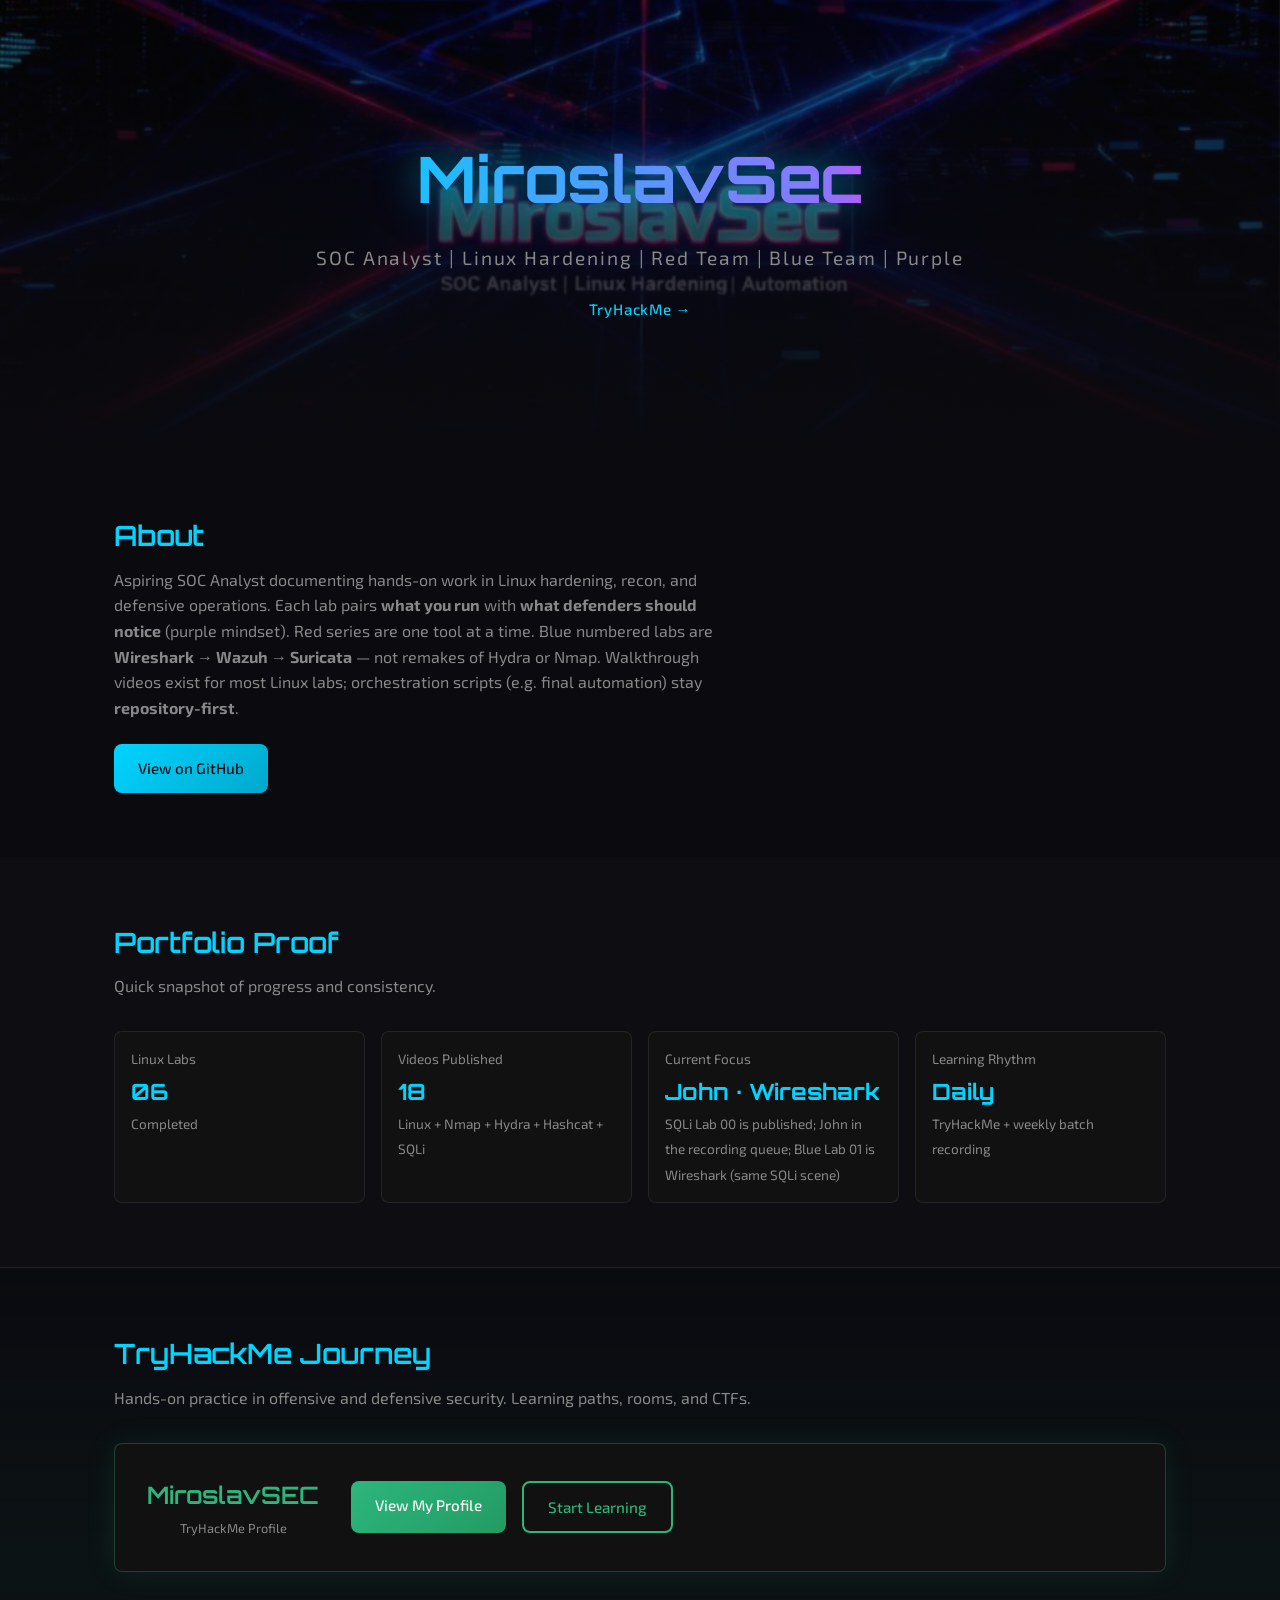
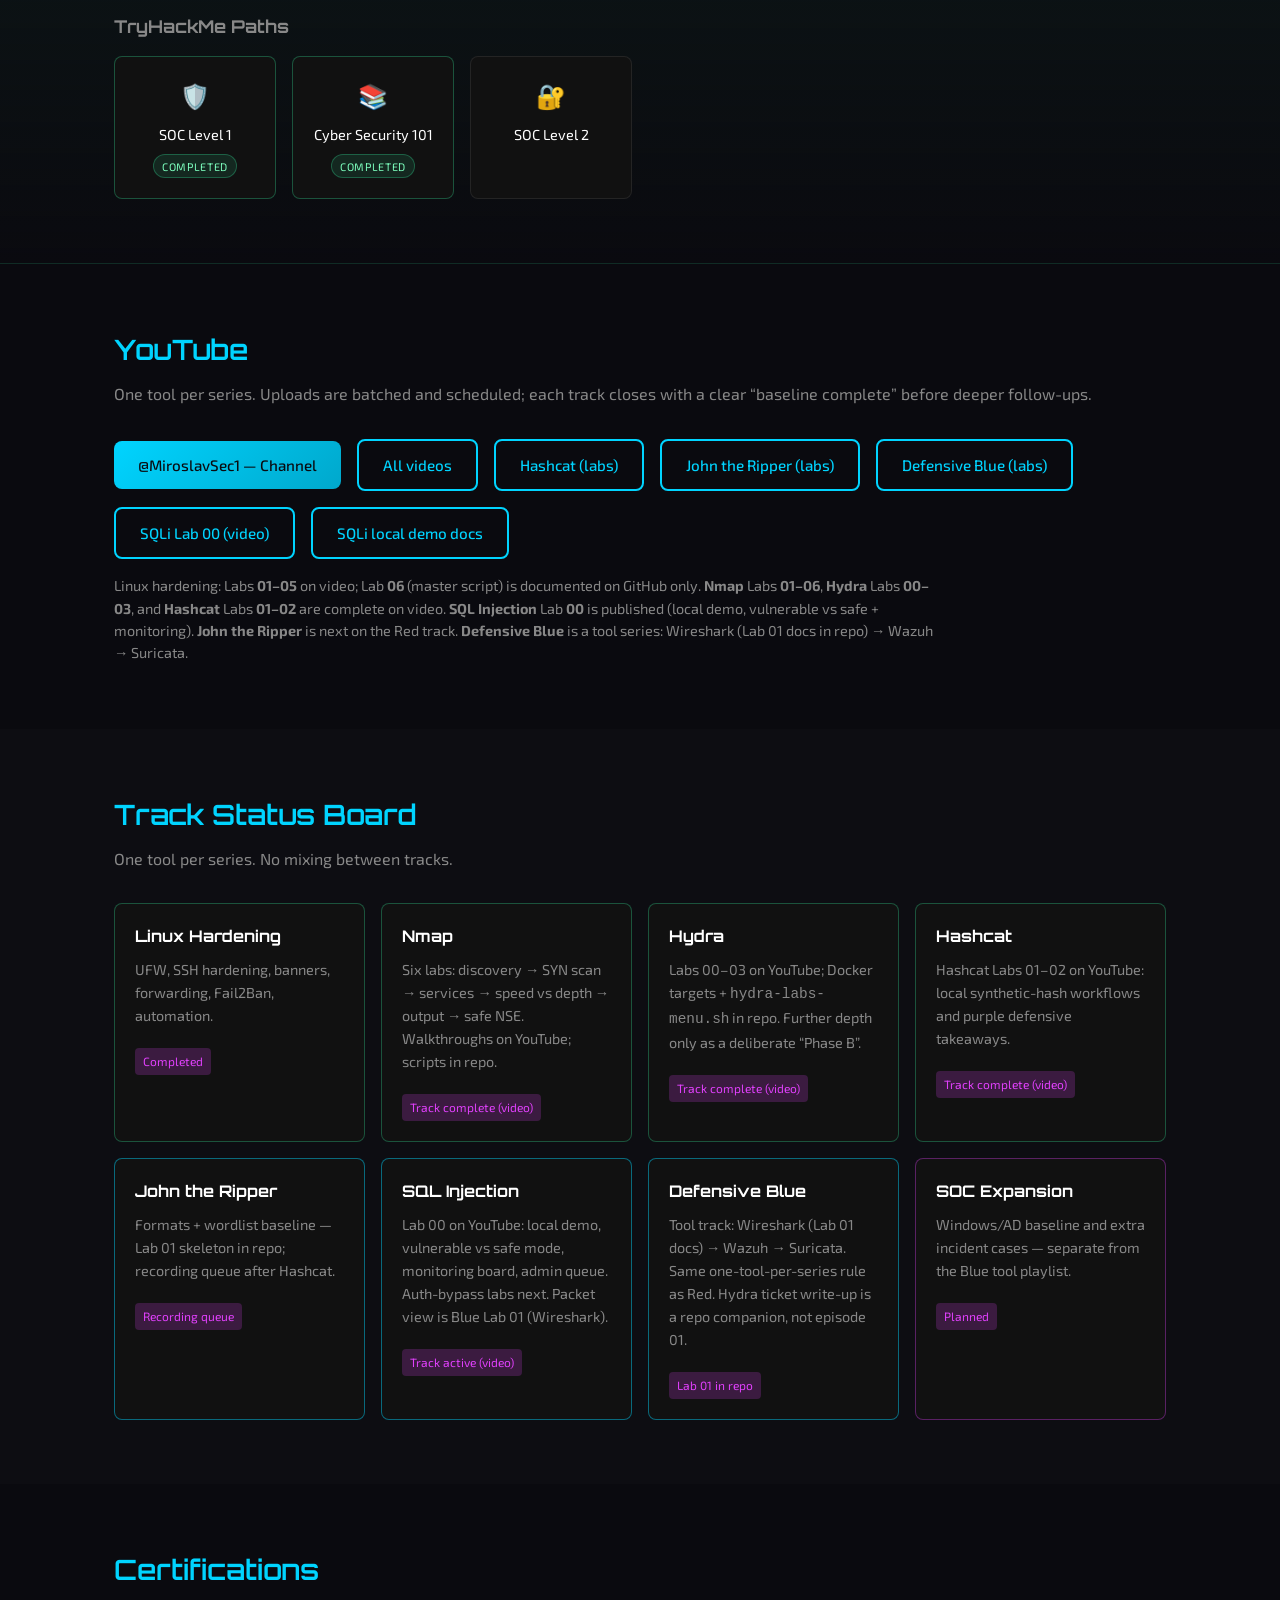
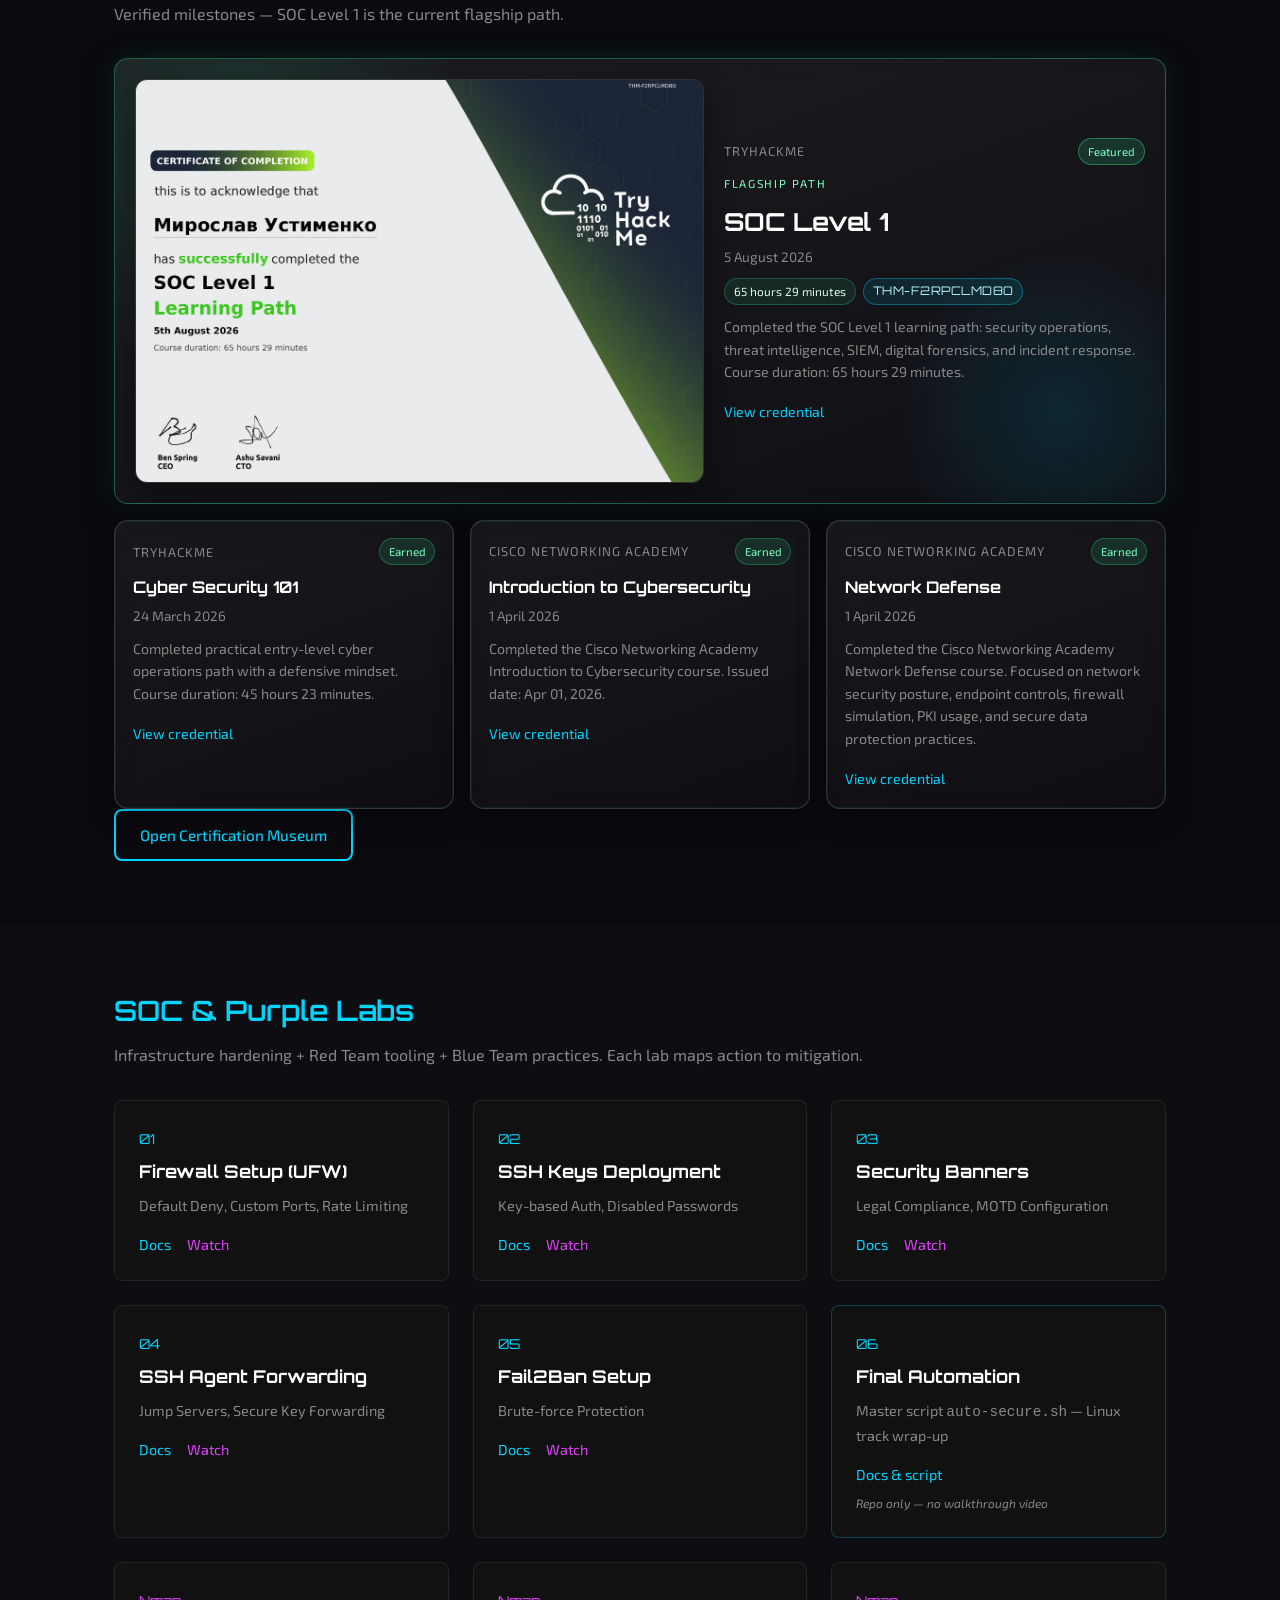
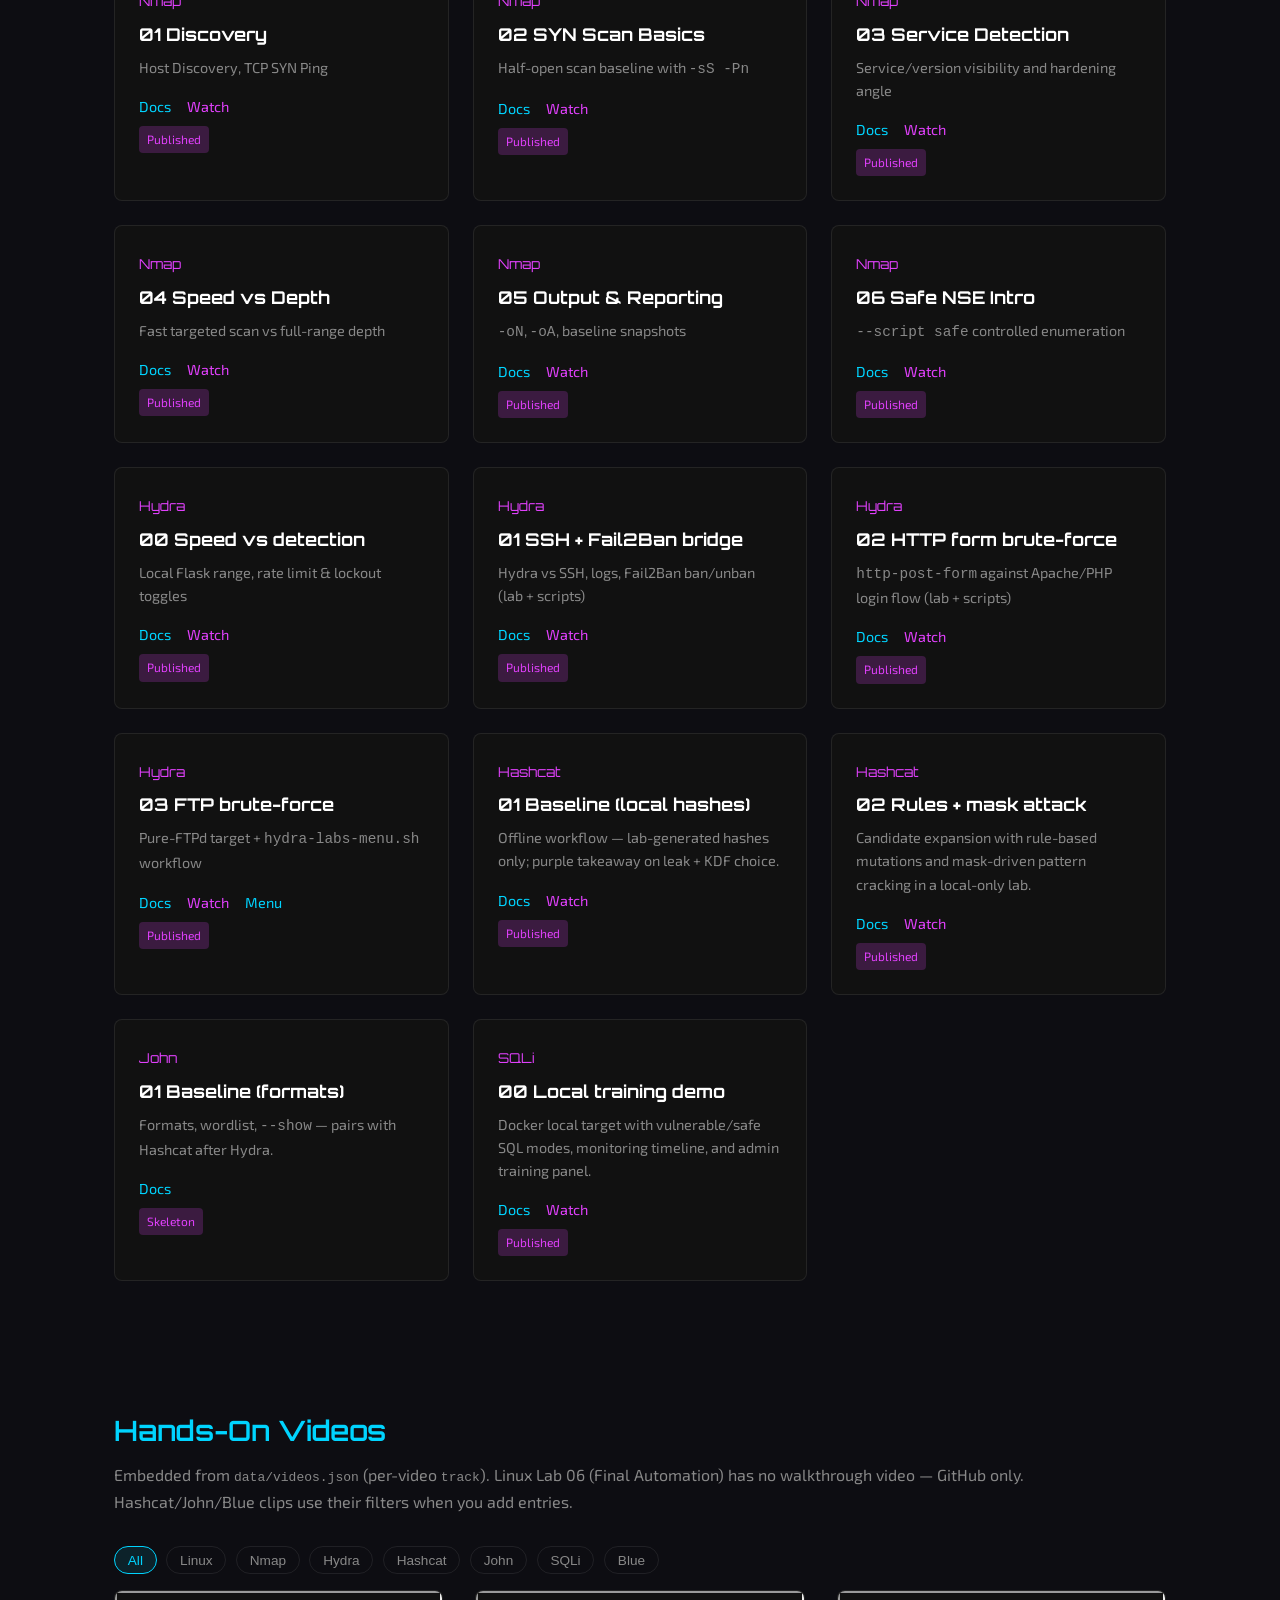
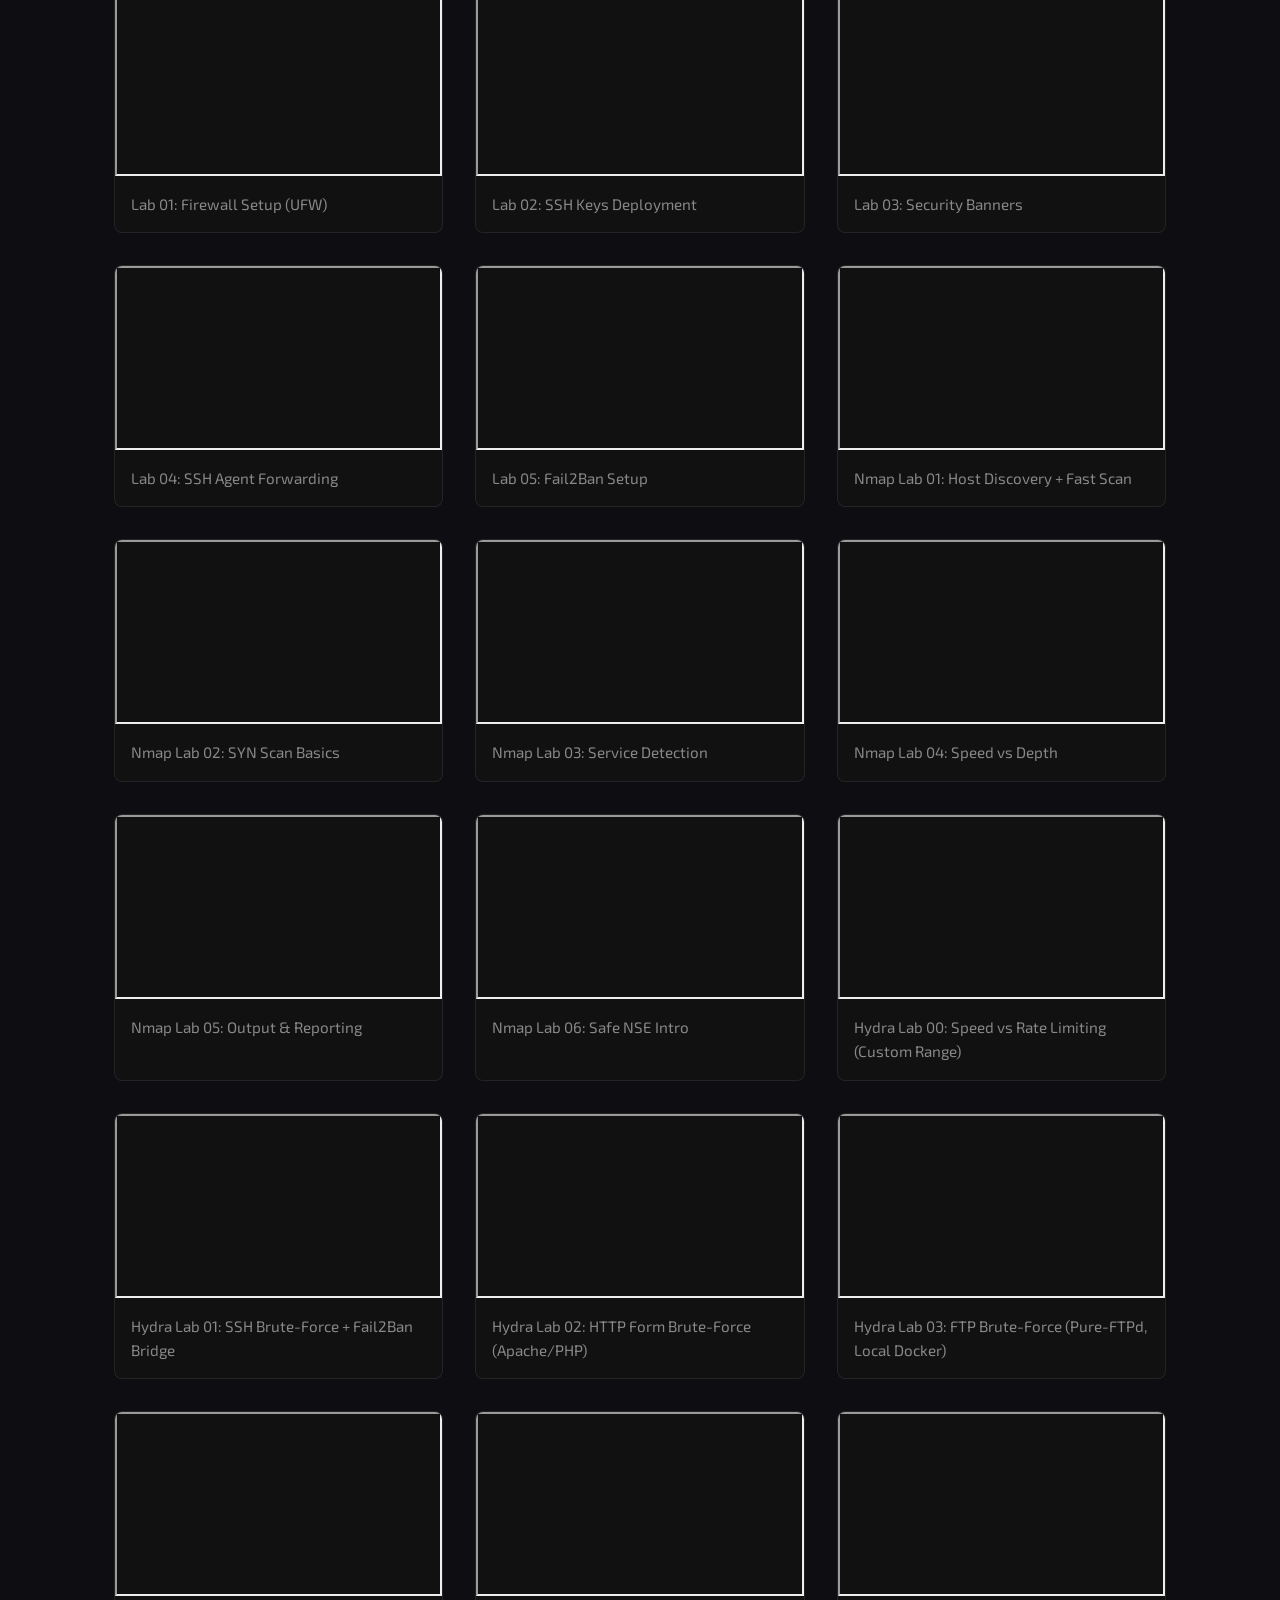
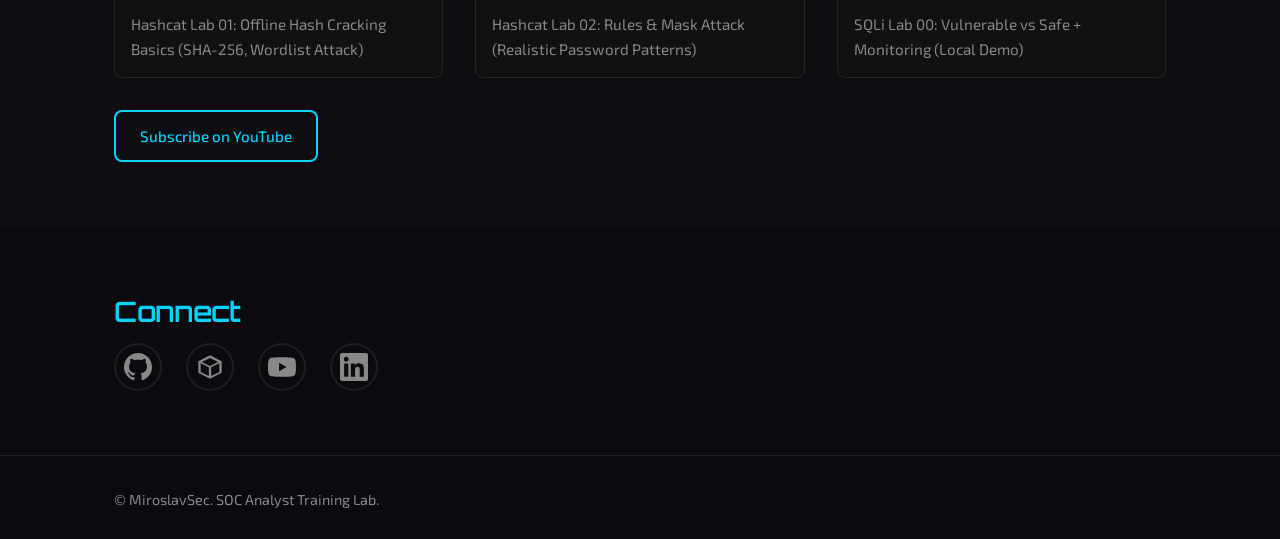
==== commit 292ce9fa: "Publish SQLi Lab 00 video across the portfolio. README, lab docs, and GitHub Pages now point at the " ====
--- a/docs/index.html
+++ b/docs/index.html
@@ -3,11 +3,11 @@
 <head>
     <meta charset="UTF-8">
     <meta name="viewport" content="width=device-width, initial-scale=1.0">
-    <meta name="description" content="MiroslavSec — SOC / Purple portfolio: Linux hardening, Nmap, Hydra, hands-on labs, defensive-blue track, TryHackMe.">
+    <meta name="description" content="MiroslavSec — SOC / Purple portfolio: Linux hardening, Nmap, Hydra, Hashcat, SQLi Lab 00, defensive-blue track, TryHackMe.">
     <meta name="author" content="MiroslavSec">
     <link rel="canonical" href="https://ui-west3.github.io/SOC-Analyst-Training-Lab/">
     <meta property="og:title" content="MiroslavSec | SOC Analyst Training Lab">
-    <meta property="og:description" content="Linux, Nmap, Hydra walkthroughs; SQLi demo in repo; defensive-blue labs — purple-team documentation and scripts.">
+    <meta property="og:description" content="Linux, Nmap, Hydra, Hashcat, SQLi Lab 00 walkthroughs; defensive-blue labs — purple-team documentation and scripts.">
     <meta property="og:type" content="website">
     <meta property="og:url" content="https://ui-west3.github.io/SOC-Analyst-Training-Lab/">
     <meta property="og:image" content="https://ui-west3.github.io/SOC-Analyst-Training-Lab/assets/banner.png">
@@ -55,13 +55,13 @@
                     </article>
                     <article class="proof-card">
                         <span class="proof-label">Videos Published</span>
-                        <strong class="proof-value" id="video-count">17</strong>
-                        <span class="proof-meta">Linux + Nmap + Hydra + Hashcat</span>
+                        <strong class="proof-value" id="video-count">18</strong>
+                        <span class="proof-meta">Linux + Nmap + Hydra + Hashcat + SQLi</span>
                     </article>
                     <article class="proof-card">
                         <span class="proof-label">Current Focus</span>
-                        <strong class="proof-value">John · SQLi · Wireshark</strong>
-                        <span class="proof-meta">John + SQLi walkthroughs next; Blue Lab 01 is Wireshark (one SQLi scene), then Wazuh and Suricata</span>
+                        <strong class="proof-value">John · Wireshark</strong>
+                        <span class="proof-meta">SQLi Lab 00 is published; John in the recording queue; Blue Lab 01 is Wireshark (same SQLi scene)</span>
                     </article>
                     <article class="proof-card">
                         <span class="proof-label">Learning Rhythm</span>
@@ -122,9 +122,10 @@
                     <a href="https://github.com/ui-west3/SOC-Analyst-Training-Lab/tree/main/labs/offensive-red/hashcat" class="btn btn-secondary" target="_blank" rel="noopener noreferrer">Hashcat (labs)</a>
                     <a href="https://github.com/ui-west3/SOC-Analyst-Training-Lab/tree/main/labs/offensive-red/john-the-ripper" class="btn btn-secondary" target="_blank" rel="noopener noreferrer">John the Ripper (labs)</a>
                     <a href="https://github.com/ui-west3/SOC-Analyst-Training-Lab/tree/main/labs/defensive-blue" class="btn btn-secondary" target="_blank" rel="noopener noreferrer">Defensive Blue (labs)</a>
+                    <a href="https://youtu.be/cUcpSuf5EZo" class="btn btn-secondary" target="_blank" rel="noopener noreferrer">SQLi Lab 00 (video)</a>
                     <a href="https://github.com/ui-west3/SOC-Analyst-Training-Lab/tree/main/labs/offensive-red/sql-injection/00-local-demo" class="btn btn-secondary" target="_blank" rel="noopener noreferrer">SQLi local demo docs</a>
                 </div>
-                <p class="playlist-note">Linux hardening: Labs <strong>01–05</strong> on video; Lab <strong>06</strong> (master script) is documented on GitHub only. <strong>Nmap</strong> Labs <strong>01–06</strong>, <strong>Hydra</strong> Labs <strong>00–03</strong>, and <strong>Hashcat</strong> Labs <strong>01–02</strong> are complete on video. <strong>John the Ripper</strong> and <strong>SQL Injection</strong> walkthroughs are next on the Red track. <strong>Defensive Blue</strong> is a tool series: Wireshark (Lab 01 docs in repo) → Wazuh → Suricata. Hydra HTTP triage stays a GitHub companion, not a Blue episode.</p>
+                <p class="playlist-note">Linux hardening: Labs <strong>01–05</strong> on video; Lab <strong>06</strong> (master script) is documented on GitHub only. <strong>Nmap</strong> Labs <strong>01–06</strong>, <strong>Hydra</strong> Labs <strong>00–03</strong>, and <strong>Hashcat</strong> Labs <strong>01–02</strong> are complete on video. <strong>SQL Injection</strong> Lab <strong>00</strong> is published (local demo, vulnerable vs safe + monitoring). <strong>John the Ripper</strong> is next on the Red track. <strong>Defensive Blue</strong> is a tool series: Wireshark (Lab 01 docs in repo) → Wazuh → Suricata.</p>
             </div>
         </section>
 
@@ -160,8 +161,8 @@
                     </article>
                     <article class="track-card progress">
                         <h3>SQL Injection</h3>
-                        <p>Local training demo in repo (vulnerable/safe mode, monitoring board, admin dashboard). Walkthroughs planned on the Red track. Packet view is Blue Lab 01 (Wireshark).</p>
-                        <span class="badge">Recording Plan</span>
+                        <p>Lab 00 on YouTube: local demo, vulnerable vs safe mode, monitoring board, admin queue. Auth-bypass labs next. Packet view is Blue Lab 01 (Wireshark).</p>
+                        <span class="badge">Track active (video)</span>
                     </article>
                     <article class="track-card progress">
                         <h3>Defensive Blue</h3>
@@ -381,8 +382,9 @@
                         <p>Docker local target with vulnerable/safe SQL modes, monitoring timeline, and admin training panel.</p>
                         <div class="lab-links">
                             <a href="https://github.com/ui-west3/SOC-Analyst-Training-Lab/tree/main/labs/offensive-red/sql-injection/00-local-demo" class="link-doc" target="_blank" rel="noopener noreferrer">Docs</a>
-                        </div>
-                        <span class="badge">Ready in repo</span>
+                            <a href="https://youtu.be/cUcpSuf5EZo" target="_blank" rel="noopener noreferrer" class="link-video">Watch</a>
+                        </div>
+                        <span class="badge">Published</span>
                     </article>
                 </div>
             </div>
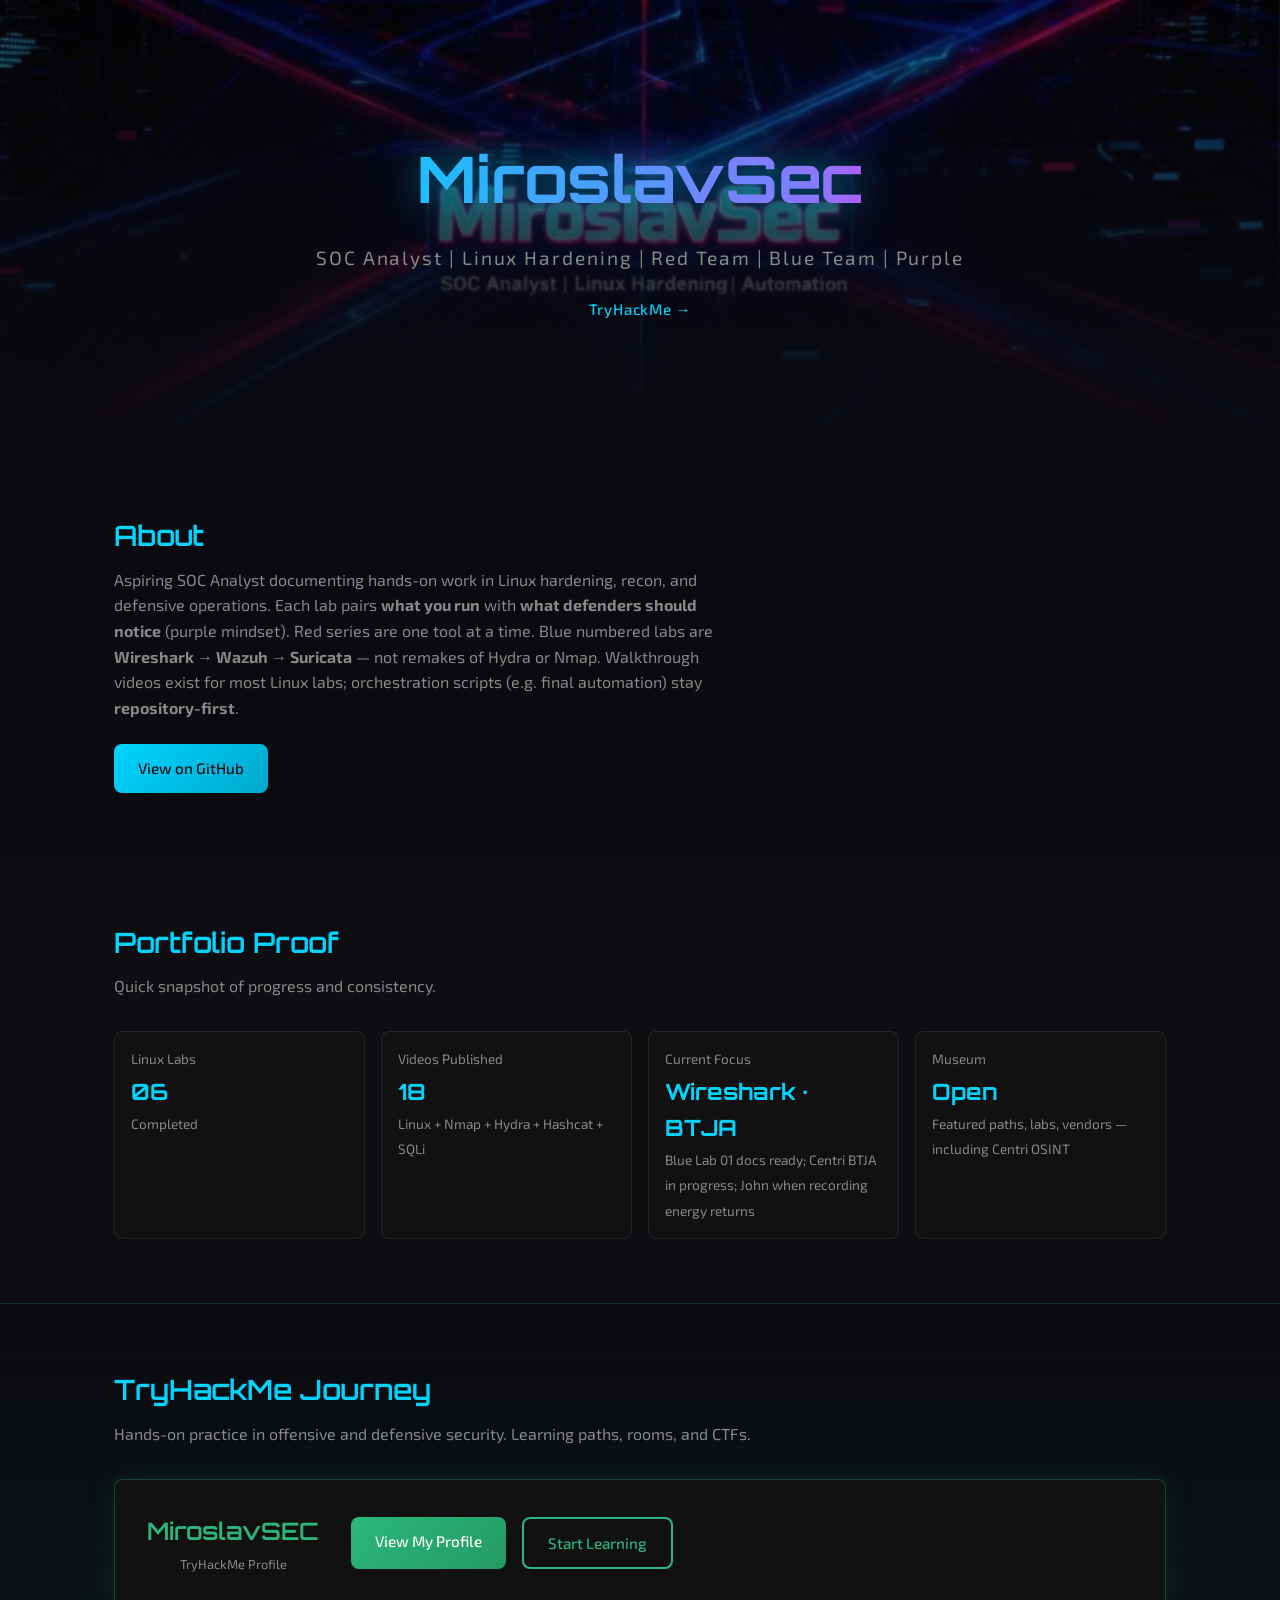
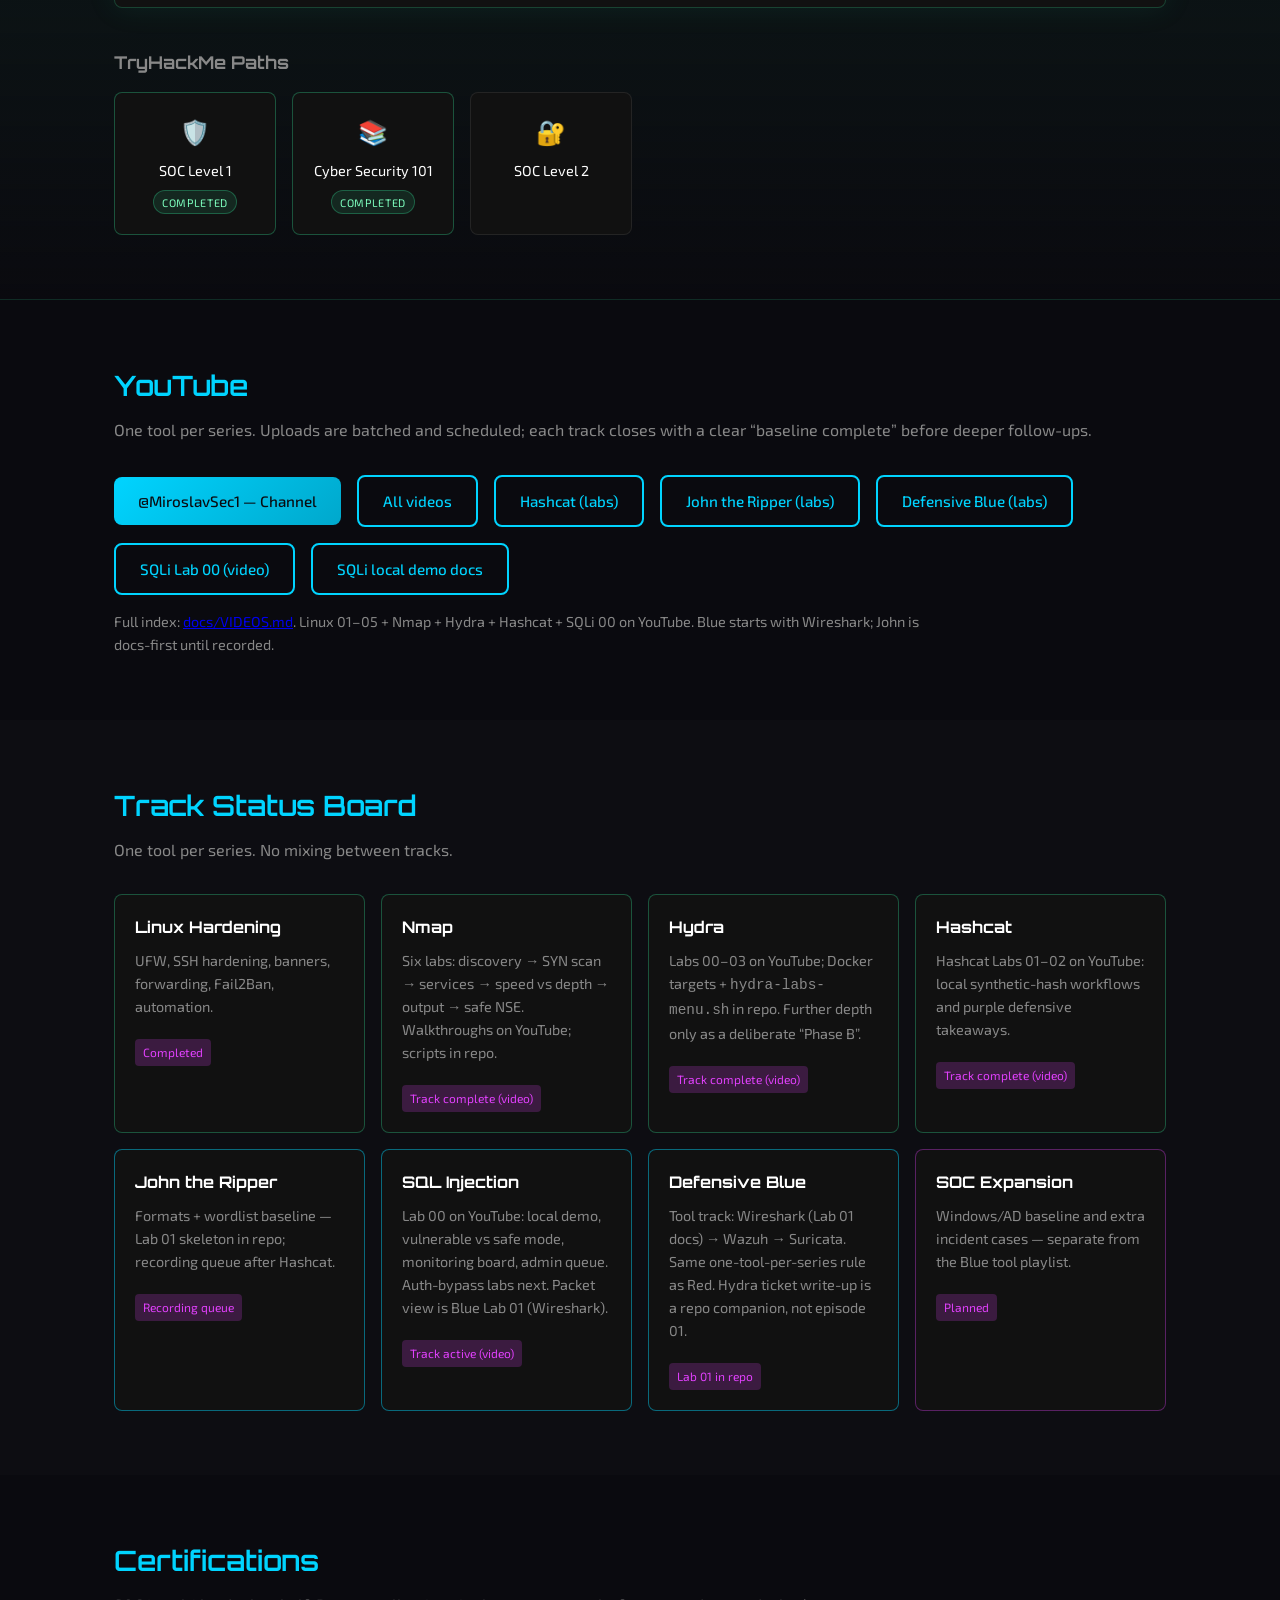
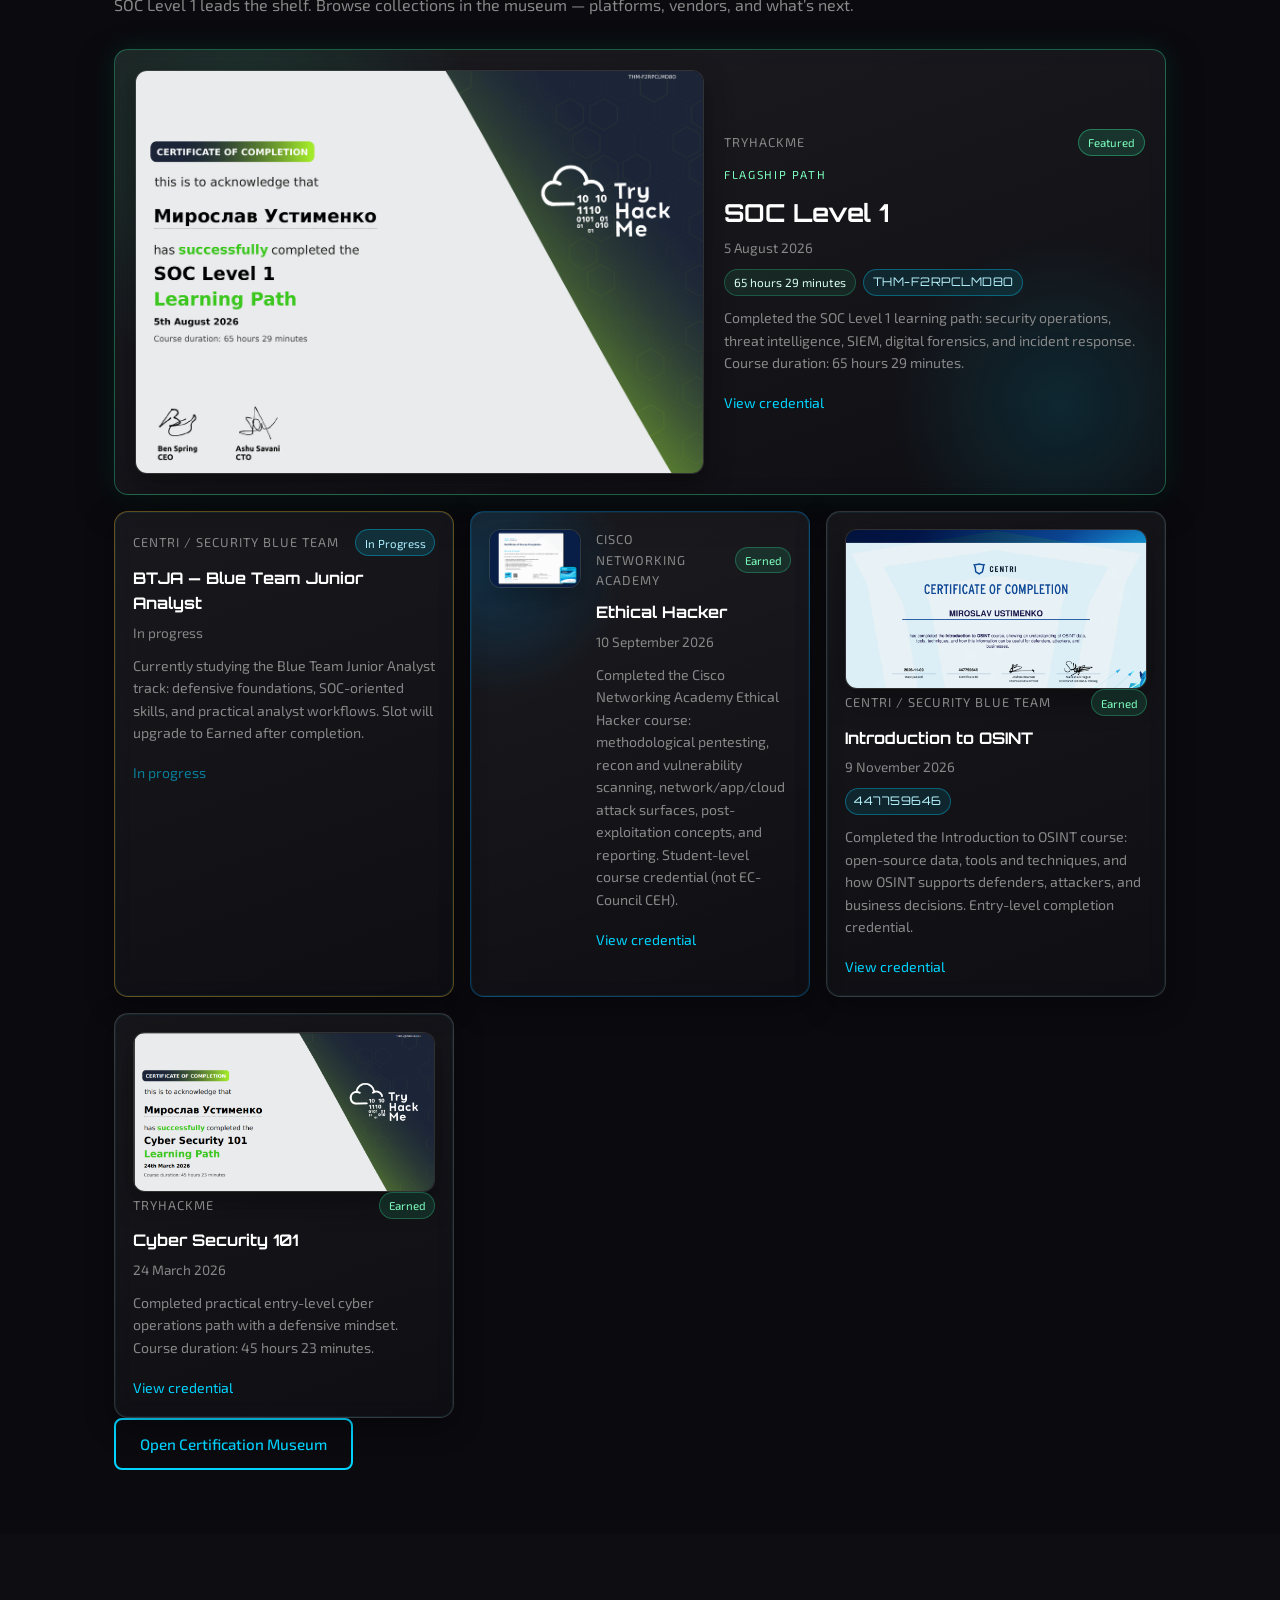
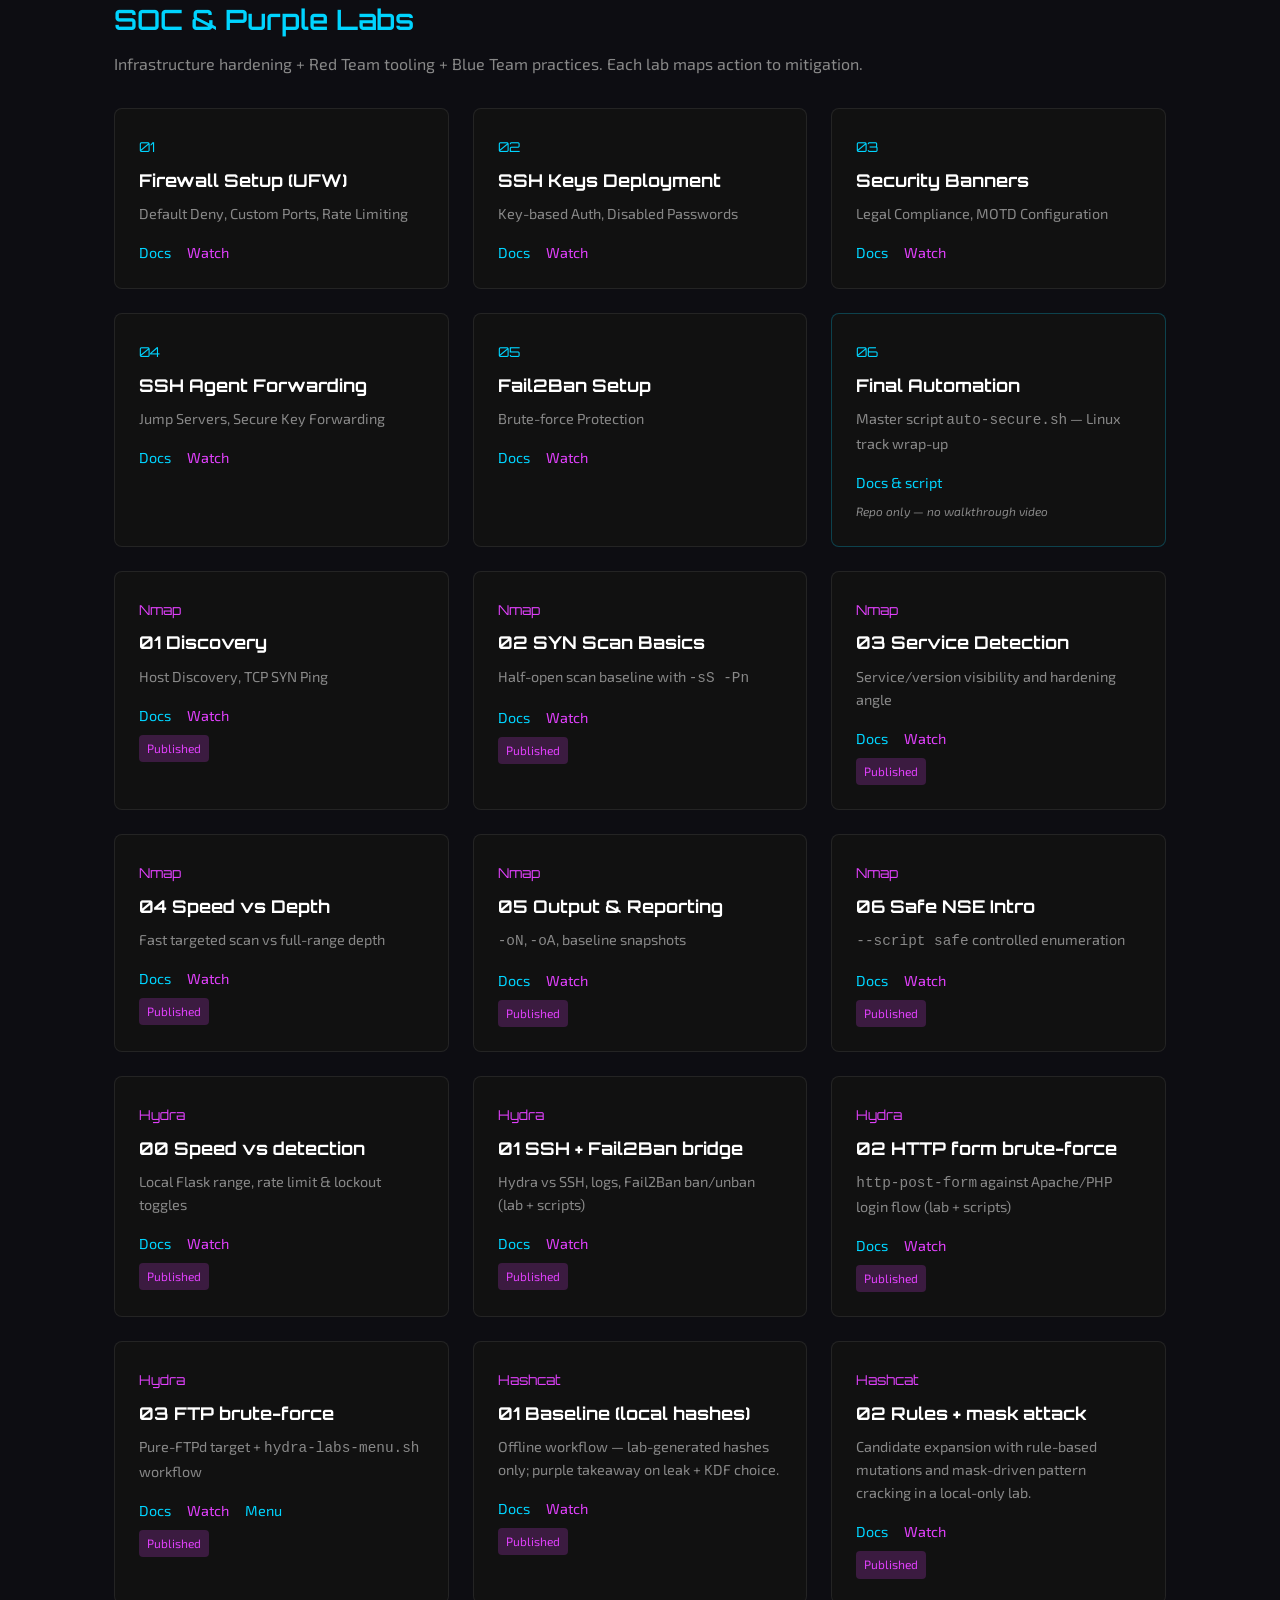
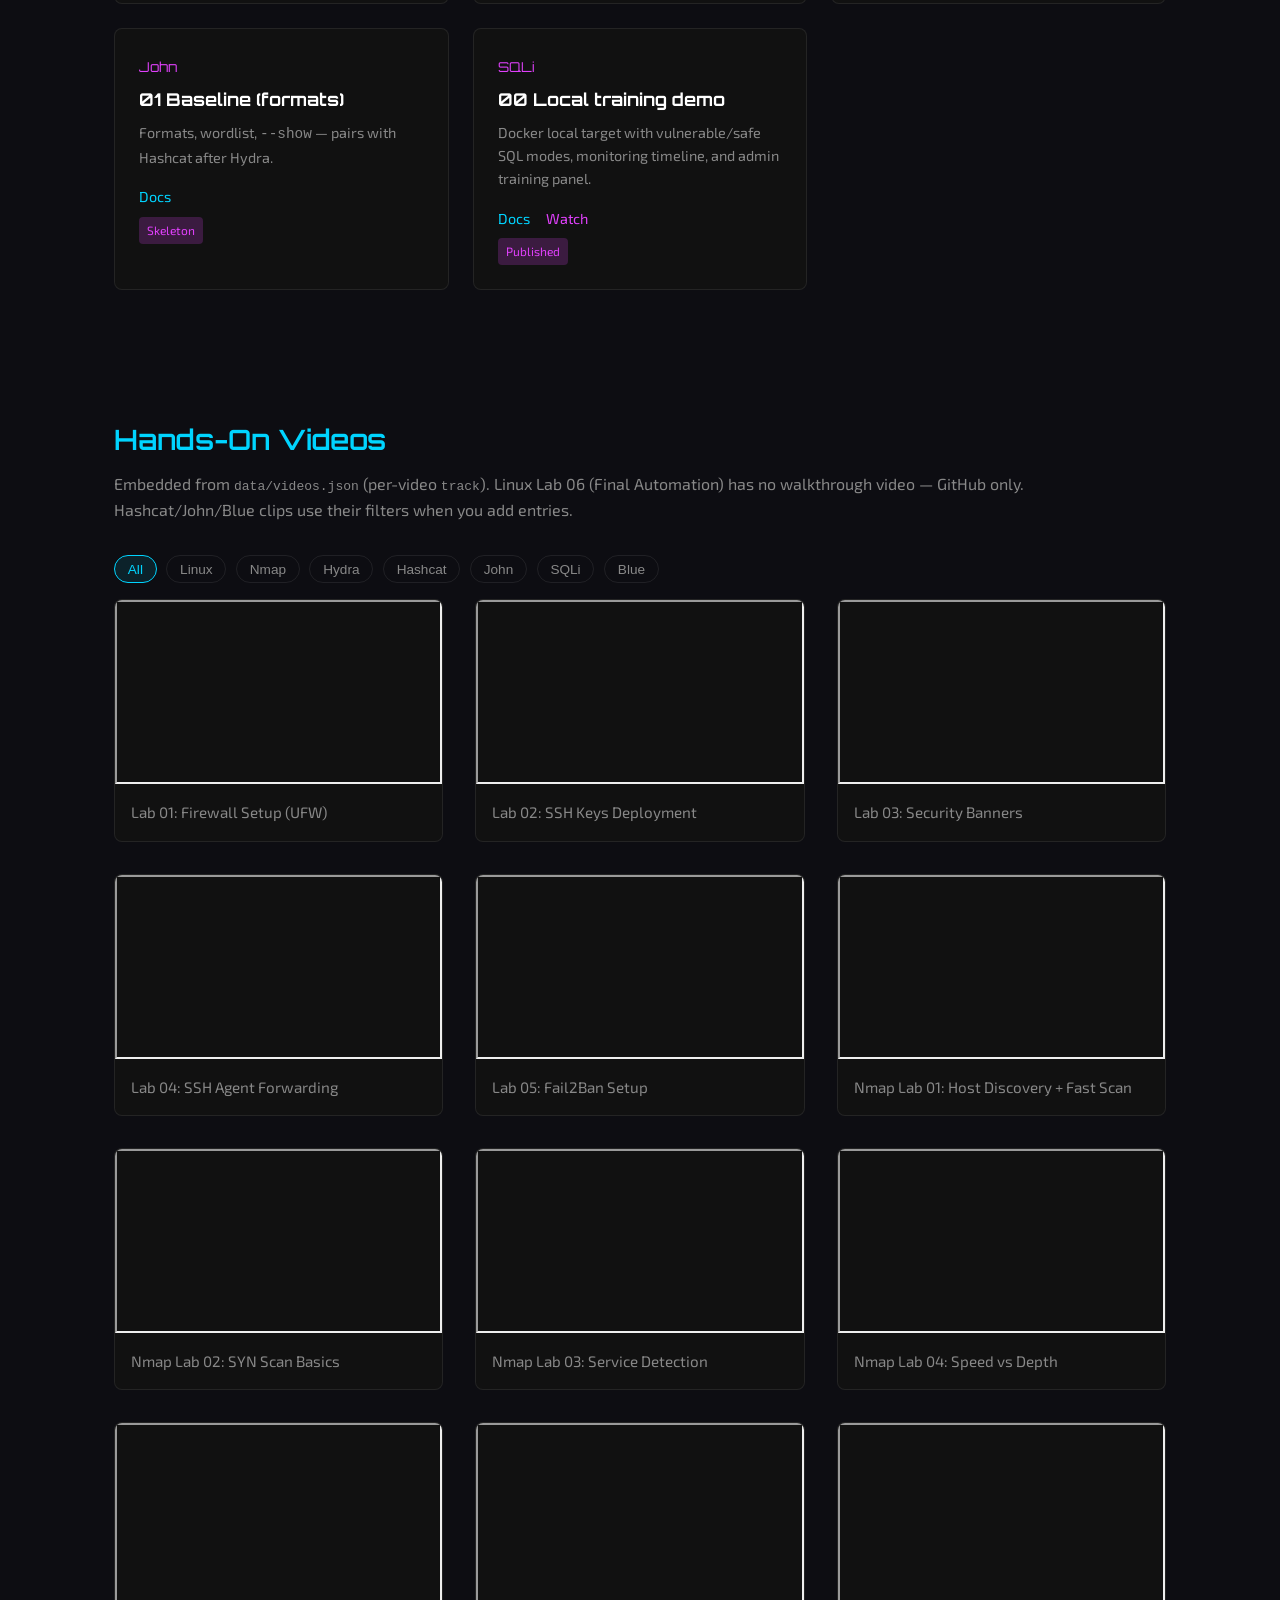
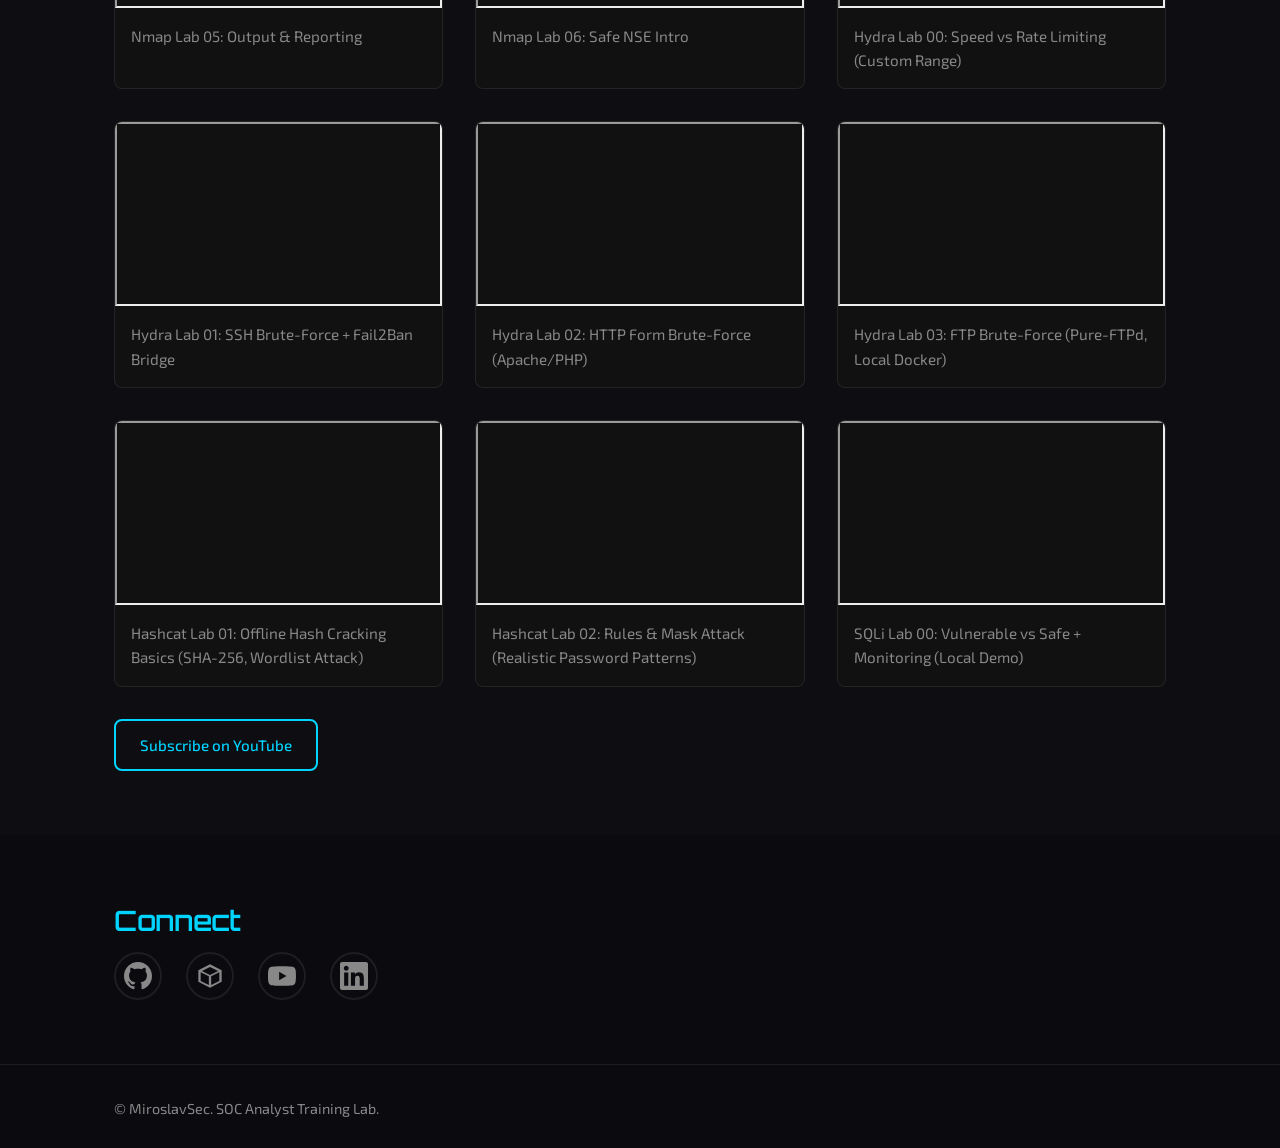
==== commit 7b926c24: "Polish portfolio site and Certification Museum. Shorten README, split video index, add Centri OSINT " ====
--- a/docs/index.html
+++ b/docs/index.html
@@ -60,13 +60,13 @@
                     </article>
                     <article class="proof-card">
                         <span class="proof-label">Current Focus</span>
-                        <strong class="proof-value">John · Wireshark</strong>
-                        <span class="proof-meta">SQLi Lab 00 is published; John in the recording queue; Blue Lab 01 is Wireshark (same SQLi scene)</span>
+                        <strong class="proof-value">Wireshark · BTJA</strong>
+                        <span class="proof-meta">Blue Lab 01 docs ready; Centri BTJA in progress; John when recording energy returns</span>
                     </article>
                     <article class="proof-card">
-                        <span class="proof-label">Learning Rhythm</span>
-                        <strong class="proof-value">Daily</strong>
-                        <span class="proof-meta">TryHackMe + weekly batch recording</span>
+                        <span class="proof-label">Museum</span>
+                        <strong class="proof-value">Open</strong>
+                        <span class="proof-meta">Featured paths, labs, vendors — including Centri OSINT</span>
                     </article>
                 </div>
             </div>
@@ -125,7 +125,7 @@
                     <a href="https://youtu.be/cUcpSuf5EZo" class="btn btn-secondary" target="_blank" rel="noopener noreferrer">SQLi Lab 00 (video)</a>
                     <a href="https://github.com/ui-west3/SOC-Analyst-Training-Lab/tree/main/labs/offensive-red/sql-injection/00-local-demo" class="btn btn-secondary" target="_blank" rel="noopener noreferrer">SQLi local demo docs</a>
                 </div>
-                <p class="playlist-note">Linux hardening: Labs <strong>01–05</strong> on video; Lab <strong>06</strong> (master script) is documented on GitHub only. <strong>Nmap</strong> Labs <strong>01–06</strong>, <strong>Hydra</strong> Labs <strong>00–03</strong>, and <strong>Hashcat</strong> Labs <strong>01–02</strong> are complete on video. <strong>SQL Injection</strong> Lab <strong>00</strong> is published (local demo, vulnerable vs safe + monitoring). <strong>John the Ripper</strong> is next on the Red track. <strong>Defensive Blue</strong> is a tool series: Wireshark (Lab 01 docs in repo) → Wazuh → Suricata.</p>
+                <p class="playlist-note">Full index: <a href="https://github.com/ui-west3/SOC-Analyst-Training-Lab/blob/main/docs/VIDEOS.md">docs/VIDEOS.md</a>. Linux 01–05 + Nmap + Hydra + Hashcat + SQLi 00 on YouTube. Blue starts with Wireshark; John is docs-first until recorded.</p>
             </div>
         </section>
 
@@ -181,7 +181,7 @@
         <section id="certifications" class="section">
             <div class="container">
                 <h2 class="section-title">Certifications</h2>
-                <p class="section-desc">Verified milestones — SOC Level 1 is the current flagship path.</p>
+                <p class="section-desc">SOC Level 1 leads the shelf. Browse collections in the museum — platforms, vendors, and what’s next.</p>
                 <div class="cert-grid" id="cert-grid"></div>
                 <a href="certifications.html" class="btn btn-secondary">Open Certification Museum</a>
             </div>
--- a/docs/styles.css
+++ b/docs/styles.css
@@ -234,6 +234,57 @@
     vertical-align: middle;
 }
 
+.cert-media-compact {
+    max-height: 160px;
+}
+
+.cert-media-compact img {
+    max-height: 160px;
+    width: 100%;
+    object-fit: cover;
+    object-position: top center;
+}
+
+.cert-card.in-progress {
+    border-color: rgba(251, 191, 36, 0.35);
+}
+
+.cert-card.has-badge {
+    display: grid;
+    grid-template-columns: 92px 1fr;
+    gap: 0.95rem;
+    align-items: start;
+    border-color: rgba(0, 145, 234, 0.35);
+    background:
+        radial-gradient(280px circle at 8% 12%, rgba(0, 145, 234, 0.22), transparent 45%),
+        linear-gradient(160deg, rgba(255, 255, 255, 0.07), rgba(255, 255, 255, 0.02));
+}
+
+.cert-card.has-badge:hover {
+    border-color: rgba(0, 180, 255, 0.65);
+    box-shadow: 0 14px 42px rgba(0, 0, 0, 0.45), 0 0 28px rgba(0, 145, 234, 0.28);
+}
+
+.cert-badge-wrap {
+    width: 92px;
+    height: 92px;
+    border-radius: 18px;
+    overflow: hidden;
+    border: 1px solid rgba(0, 180, 255, 0.35);
+    background:
+        radial-gradient(circle at 30% 20%, rgba(120, 210, 255, 0.35), transparent 55%),
+        rgba(0, 24, 48, 0.85);
+    box-shadow: 0 8px 22px rgba(0, 80, 140, 0.35), 0 0 18px rgba(0, 180, 255, 0.18);
+    flex-shrink: 0;
+}
+
+.cert-badge {
+    display: block;
+    width: 100%;
+    height: 100%;
+    object-fit: cover;
+}
+
 .cert-kicker {
     margin: 0.55rem 0 0;
     font-size: 0.72rem;
@@ -379,6 +430,11 @@
     text-decoration: underline;
 }
 
+.cert-link.muted {
+    opacity: 0.55;
+    pointer-events: none;
+}
+
 /* About */
 .about-text {
     max-width: 600px;
@@ -830,6 +886,17 @@
     .cert-card.featured {
         grid-template-columns: 1fr;
     }
+
+    .cert-card.has-badge {
+        grid-template-columns: 76px 1fr;
+        gap: 0.8rem;
+    }
+
+    .cert-badge-wrap {
+        width: 76px;
+        height: 76px;
+        border-radius: 14px;
+    }
 }
 
 @media (max-width: 480px) {
